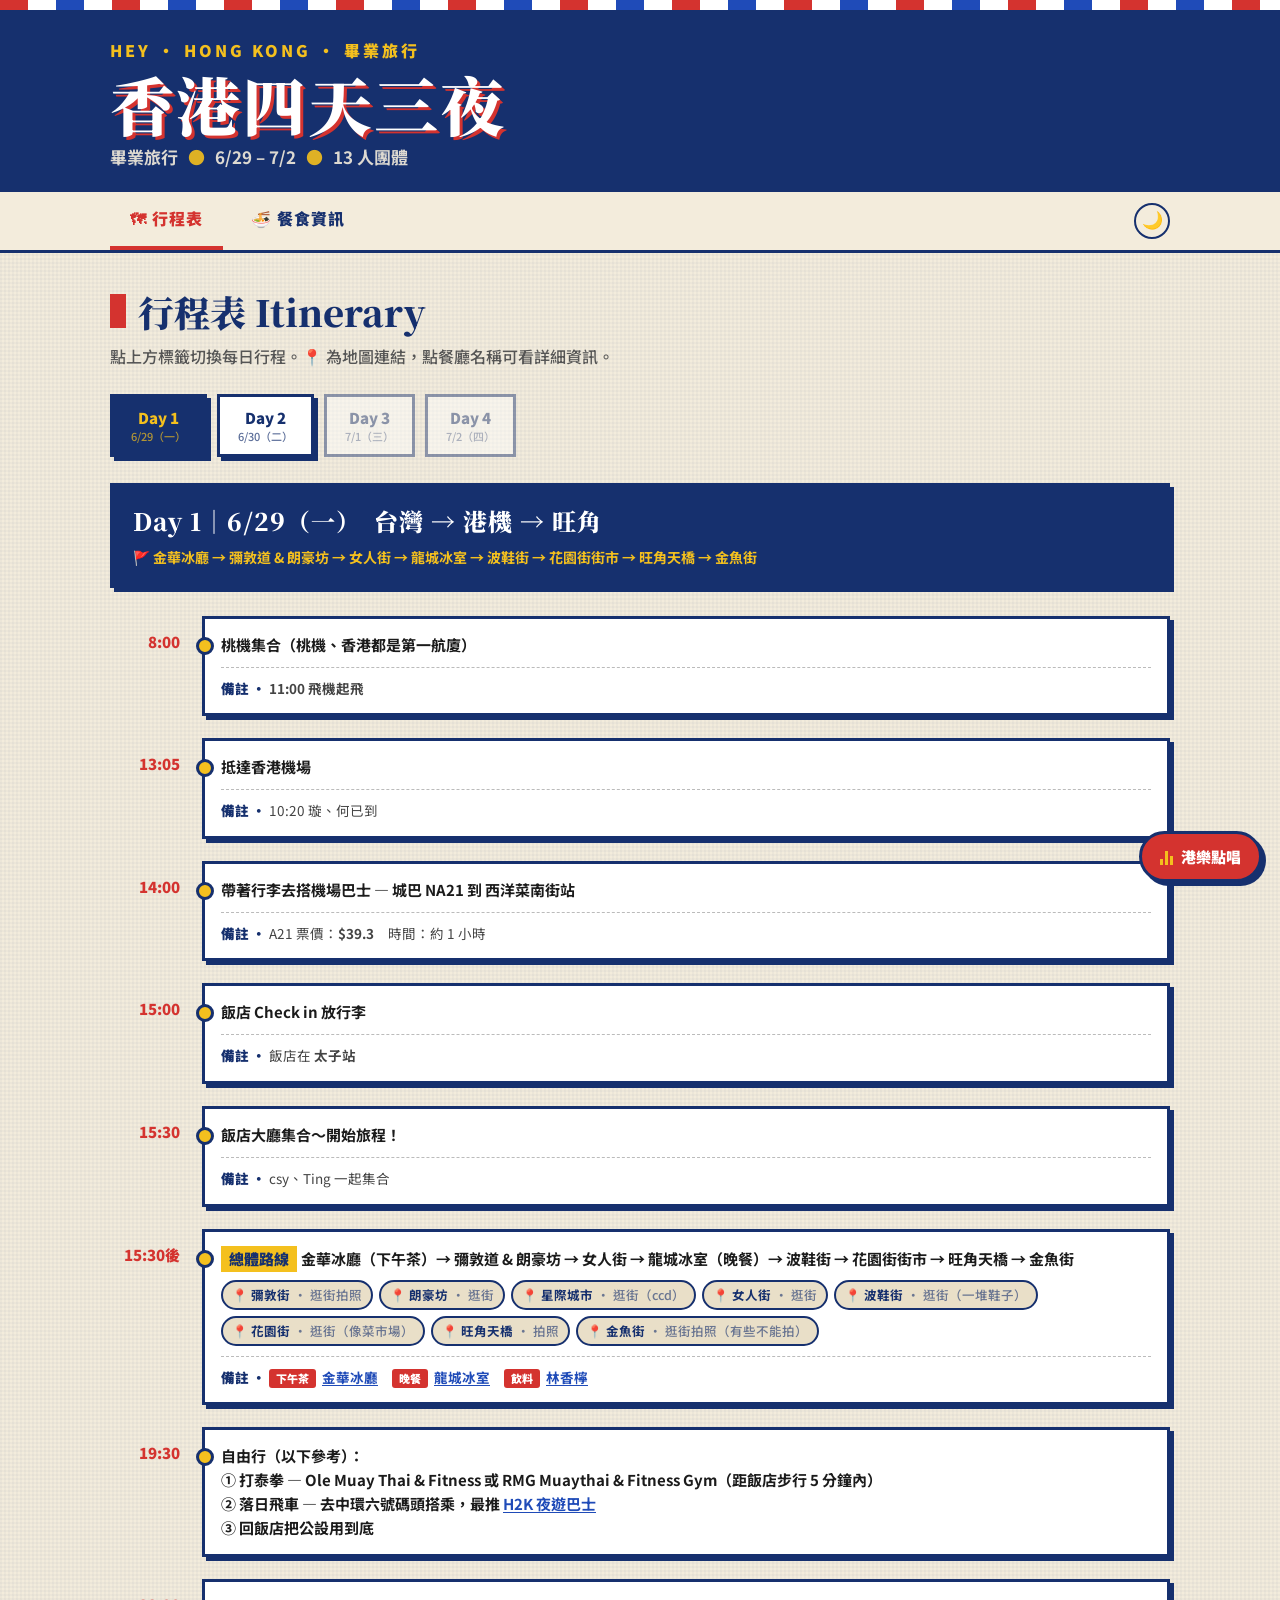
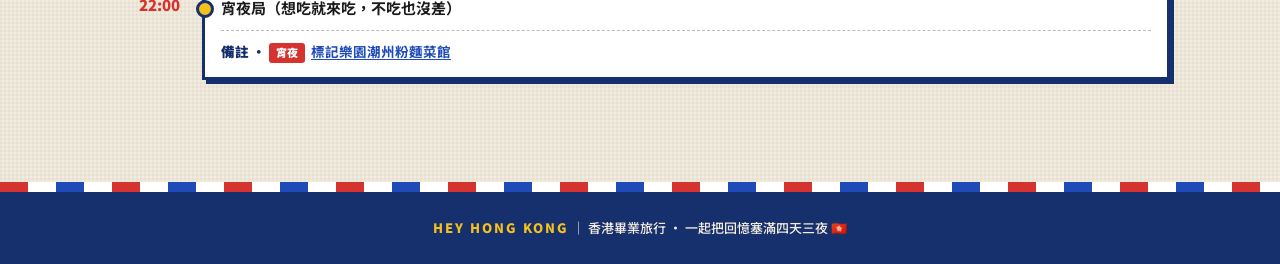
==== index.html @ 59a10605 "feat: 新增深色模式切換功能 - Nav 加 🌙/☀️ 切換按鈕，偏好寫入 localStorage - 支援系統 prefers-color-scheme 自動套用 - 加 inline scr" ====
<!DOCTYPE html>
<html lang="zh-Hant">
<head>
  <meta charset="UTF-8">
  <meta name="viewport" content="width=device-width, initial-scale=1.0">
  <title>香港畢業旅行 ｜ 行程</title>
  <link rel="stylesheet" href="assets/style.css">
  <script>
    (function(){var t=localStorage.getItem('theme');if(t==='dark'||(!t&&matchMedia('(prefers-color-scheme:dark)').matches))document.documentElement.setAttribute('data-theme','dark');})();
  </script>
</head>
<body>
  <div class="stripe-bar"></div>
  <header class="site-header">
    <div class="header-inner">
      <span class="hey">HEY · HONG KONG · 畢業旅行</span>
      <h1 class="site-title">香港四天三夜</h1>
      <span class="site-sub">畢業旅行 <span class="dot">●</span> 6/29 – 7/2 <span class="dot">●</span> 13 人團體</span>
    </div>
  </header>

  <nav class="nav">
    <div class="nav-inner">
      <a href="index.html" class="active">🗺 行程表</a>
      <a href="food.html">🍜 餐食資訊</a>
      <button class="dark-toggle" id="darkToggle" aria-label="切換深色模式">🌙</button>
    </div>
  </nav>

  <main>
    <h2 class="section-title">行程表 Itinerary</h2>
    <p class="section-desc">點上方標籤切換每日行程。📍 為地圖連結，點餐廳名稱可看詳細資訊。</p>

    <div class="day-tabs" id="dayTabs"></div>
    <div id="dayPanels"></div>
  </main>

  <div class="stripe-bar"></div>
  <footer class="site-footer">
    <span class="hk">HEY HONG KONG</span> ｜ 香港畢業旅行 · 一起把回憶塞滿四天三夜 🇭🇰
  </footer>

  <script src="assets/data.js"></script>
  <script src="assets/app.js"></script>
  <script src="assets/player.js"></script>
</body>
</html>
---- assets/style.css ----
/* ===== 香港畢業旅行 — 港式復古海報風 ===== */
@import url('https://fonts.googleapis.com/css2?family=Noto+Sans+TC:wght@400;500;700;900&family=Noto+Serif+TC:wght@700;900&display=swap');

:root {
  --navy: #16306e;
  --navy-2: #1f4bb8;
  --red: #d4332f;
  --yellow: #f4c01e;
  --cream: #f3ecdc;
  --cream-2: #e9dfc8;
  --ink: #1b1b1b;
  --line: #16306e;
  --shadow: 4px 4px 0 var(--navy);
}

* { box-sizing: border-box; }

html { scroll-behavior: smooth; }

body {
  margin: 0;
  font-family: "Noto Sans TC", system-ui, sans-serif;
  color: var(--ink);
  background-color: var(--cream);
  background-image:
    repeating-linear-gradient(0deg, rgba(22,48,110,.03) 0 2px, transparent 2px 4px),
    repeating-linear-gradient(90deg, rgba(22,48,110,.03) 0 2px, transparent 2px 4px);
  line-height: 1.6;
}

/* 紅白藍尼龍袋條紋 */
.stripe-bar {
  height: 10px;
  background: repeating-linear-gradient(
    90deg,
    var(--red) 0 28px,
    #fff 28px 56px,
    var(--navy-2) 56px 84px,
    #fff 84px 112px
  );
}

/* ===== Header ===== */
.site-header {
  background: var(--navy);
  color: var(--cream);
  position: relative;
  overflow: hidden;
}
.header-inner {
  max-width: 1100px;
  margin: 0 auto;
  padding: 28px 20px 22px;
  display: flex;
  flex-direction: column;
  gap: 6px;
}
.hey {
  font-family: "Noto Sans TC", sans-serif;
  font-weight: 900;
  letter-spacing: 3px;
  color: var(--yellow);
  font-size: clamp(13px, 2.5vw, 16px);
}
.site-title {
  font-family: "Noto Serif TC", serif;
  font-weight: 900;
  font-size: clamp(34px, 7vw, 64px);
  line-height: 1.05;
  margin: 0;
  color: #fff;
  text-shadow: 3px 3px 0 var(--red);
  letter-spacing: 2px;
}
.site-sub {
  font-weight: 700;
  color: var(--cream);
  opacity: .9;
  font-size: clamp(13px, 2.4vw, 17px);
}
.site-sub .dot { color: var(--yellow); margin: 0 6px; }

/* ===== Nav ===== */
.nav {
  position: sticky;
  top: 0;
  z-index: 50;
  background: var(--cream);
  border-bottom: 3px solid var(--navy);
}
.nav-inner {
  max-width: 1100px;
  margin: 0 auto;
  padding: 0 20px;
  display: flex;
  gap: 8px;
  flex-wrap: wrap;
}
.nav a {
  display: inline-block;
  padding: 14px 20px;
  font-weight: 900;
  text-decoration: none;
  color: var(--navy);
  letter-spacing: 1px;
  border-bottom: 4px solid transparent;
}
.nav a:hover { color: var(--red); }
.nav a.active {
  color: var(--red);
  border-bottom-color: var(--red);
}

/* ===== Layout ===== */
main {
  max-width: 1100px;
  margin: 0 auto;
  padding: 30px 20px 80px;
}
.section-title {
  font-family: "Noto Serif TC", serif;
  font-weight: 900;
  font-size: clamp(24px, 4vw, 36px);
  color: var(--navy);
  margin: 0 0 4px;
  display: flex;
  align-items: center;
  gap: 12px;
}
.section-title::before {
  content: "";
  width: 16px; height: 34px;
  background: var(--red);
  display: inline-block;
}
.section-desc { color: #555; margin: 0 0 24px; font-weight: 500; }

/* ===== Day tabs ===== */
.day-tabs {
  display: flex;
  gap: 10px;
  flex-wrap: wrap;
  margin-bottom: 26px;
}
.day-tab {
  border: 3px solid var(--navy);
  background: #fff;
  color: var(--navy);
  font-weight: 900;
  font-size: 15px;
  padding: 10px 18px;
  cursor: pointer;
  box-shadow: var(--shadow);
  transition: transform .08s ease;
  font-family: inherit;
}
.day-tab small { display: block; font-weight: 500; font-size: 11px; opacity: .7; }
.day-tab:hover { transform: translate(-1px,-1px); }
.day-tab.active { background: var(--navy); color: var(--yellow); }
.day-tab:disabled { opacity: .45; cursor: not-allowed; box-shadow: none; }

/* ===== Day panel ===== */
.day-panel { display: none; }
.day-panel.active { display: block; animation: fade .3s ease; }
@keyframes fade { from { opacity: 0; transform: translateY(6px); } to { opacity: 1; transform: none; } }

.day-head {
  background: var(--navy);
  color: #fff;
  padding: 16px 20px;
  border: 3px solid var(--navy);
  box-shadow: var(--shadow);
  margin-bottom: 8px;
}
.day-head h3 {
  margin: 0;
  font-family: "Noto Serif TC", serif;
  font-weight: 900;
  font-size: clamp(18px, 3vw, 24px);
  letter-spacing: 1px;
}
.day-route {
  margin-top: 6px;
  color: var(--yellow);
  font-weight: 700;
  font-size: 14px;
}

/* ===== Timeline ===== */
.timeline { position: relative; margin: 28px 0 0; padding-left: 0; }
.t-item {
  display: grid;
  grid-template-columns: 74px 1fr;
  gap: 18px;
  position: relative;
  padding-bottom: 22px;
}
.t-time {
  font-weight: 900;
  color: var(--red);
  font-size: 15px;
  text-align: right;
  padding-top: 14px;
  padding-right: 4px;
  white-space: nowrap;
}
.t-body {
  border: 3px solid var(--navy);
  background: #fff;
  box-shadow: var(--shadow);
  padding: 14px 16px;
  position: relative;
}
.t-body::before {
  content: "";
  position: absolute;
  left: -9px; top: 18px;
  width: 12px; height: 12px;
  background: var(--yellow);
  border: 3px solid var(--navy);
  border-radius: 50%;
  z-index: 2;
}
.t-act { font-weight: 700; font-size: 15px; }
.t-act .route-label {
  display: inline-block;
  background: var(--yellow);
  color: var(--navy);
  font-weight: 900;
  padding: 1px 8px;
  margin-right: 4px;
}
.t-note {
  margin-top: 10px;
  padding-top: 10px;
  border-top: 1px dashed #bbb;
  font-size: 13.5px;
  color: #444;
}
.t-note .lbl { font-weight: 900; color: var(--navy); }
.t-body a { color: var(--navy-2); font-weight: 700; text-decoration: underline; text-underline-offset: 2px; }
.t-body a:hover { color: var(--red); }

.places { margin-top: 8px; display: flex; flex-wrap: wrap; gap: 6px; }
.place-pill {
  display: inline-flex;
  align-items: center;
  gap: 4px;
  background: var(--cream-2);
  border: 2px solid var(--navy);
  padding: 3px 9px;
  font-size: 12.5px;
  font-weight: 700;
  color: var(--navy) !important;
  text-decoration: none !important;
  border-radius: 999px;
}
.place-pill:hover { background: var(--yellow); }

.meal-tag {
  display: inline-block;
  font-size: 11px;
  font-weight: 900;
  color: #fff;
  background: var(--red);
  padding: 1px 7px;
  margin-right: 6px;
  border-radius: 3px;
}

/* coming soon */
.coming {
  border: 3px dashed var(--navy);
  padding: 50px 20px;
  text-align: center;
  background: #fff8;
}
.coming h3 { font-family: "Noto Serif TC", serif; color: var(--navy); font-size: 26px; margin: 0 0 8px; }
.coming p { color: #666; margin: 0; }

/* ===== Food cards ===== */
.food-controls {
  display: flex; gap: 10px; flex-wrap: wrap; margin-bottom: 24px; align-items: center;
}
.food-controls .lbl { font-weight: 900; color: var(--navy); }
.filter-btn {
  border: 3px solid var(--navy);
  background: #fff; color: var(--navy);
  font-weight: 900; font-size: 13px;
  padding: 7px 14px; cursor: pointer; font-family: inherit;
}
.filter-btn.active { background: var(--red); color: #fff; border-color: var(--red); }

.food-grid {
  display: grid;
  grid-template-columns: repeat(auto-fill, minmax(320px, 1fr));
  gap: 20px;
}
.food-card {
  border: 3px solid var(--navy);
  background: #fff;
  box-shadow: var(--shadow);
  display: flex;
  flex-direction: column;
}
.food-card-head {
  background: var(--navy);
  color: #fff;
  padding: 12px 16px;
  display: flex;
  justify-content: space-between;
  align-items: center;
  gap: 10px;
}
.food-card-head h3 {
  margin: 0; font-size: 18px; font-weight: 900;
  font-family: "Noto Serif TC", serif;
}
.cap {
  font-size: 12px; font-weight: 900; white-space: nowrap;
  padding: 2px 8px; border-radius: 3px;
}
.cap.yes { background: var(--yellow); color: var(--navy); }
.cap.no { background: var(--red); color: #fff; }
.food-card-body { padding: 14px 16px; font-size: 13.5px; }
.food-row { margin-bottom: 10px; }
.food-row .k {
  display: inline-block; font-weight: 900; color: var(--navy);
  font-size: 12px; letter-spacing: .5px;
  border-left: 4px solid var(--red); padding-left: 7px; margin-bottom: 3px;
}
.food-row .v { white-space: pre-line; color: #333; }
.food-row a { color: var(--navy-2); font-weight: 700; }
.food-card-foot {
  margin-top: auto;
  border-top: 1px solid #ddd;
  padding: 10px 16px;
  display: flex; gap: 14px; flex-wrap: wrap;
  font-size: 12.5px; color: #555;
}
.food-card-foot a { color: var(--navy); font-weight: 900; text-decoration: none; }
.food-card-foot a:hover { color: var(--red); }

/* ===== Survey table ===== */
.survey-wrap { overflow-x: auto; border: 3px solid var(--navy); box-shadow: var(--shadow); background:#fff; }
table.survey { border-collapse: collapse; width: 100%; min-width: 640px; }
table.survey th, table.survey td {
  border: 1px solid var(--navy);
  padding: 10px 12px; text-align: left; font-size: 13.5px; vertical-align: top;
}
table.survey thead th {
  background: var(--navy); color: #fff; font-weight: 900; position: sticky; top: 0;
}
table.survey tbody tr:nth-child(even) { background: var(--cream); }
table.survey td.name { font-weight: 900; color: var(--navy); white-space: nowrap; }
.spicy-yes { color: var(--red); font-weight: 700; }
.spicy-no { color: #666; }

/* ===== 浮動音樂播放器 ===== */
.mp-toggle {
  position: fixed;
  right: 18px; bottom: 18px;
  z-index: 200;
  background: var(--red);
  color: #fff;
  border: 3px solid var(--navy);
  box-shadow: var(--shadow);
  font-family: inherit;
  font-weight: 900;
  font-size: 15px;
  padding: 12px 18px;
  border-radius: 999px;
  cursor: pointer;
  display: flex; align-items: center; gap: 8px;
}
.mp-toggle:hover { background: var(--navy); }
.mp-toggle .eq { display: inline-flex; gap: 2px; align-items: flex-end; height: 16px; }
.mp-toggle .eq i {
  width: 3px; background: var(--yellow); display: inline-block;
  animation: eq 0.9s ease-in-out infinite;
}
.mp-toggle .eq i:nth-child(1){ height: 6px; animation-delay: 0s; }
.mp-toggle .eq i:nth-child(2){ height: 14px; animation-delay: .2s; }
.mp-toggle .eq i:nth-child(3){ height: 9px; animation-delay: .4s; }
.mp-toggle.paused .eq i { animation-play-state: paused; }
@keyframes eq { 0%,100%{ transform: scaleY(.4);} 50%{ transform: scaleY(1);} }

.mp-panel {
  position: fixed;
  right: 18px; bottom: 76px;
  z-index: 200;
  width: min(360px, calc(100vw - 36px));
  max-height: min(78vh, 640px);
  background: var(--cream);
  border: 3px solid var(--navy);
  box-shadow: 6px 6px 0 var(--navy);
  display: none;
  flex-direction: column;
  overflow: hidden;
}
.mp-panel.open { display: flex; }
.mp-head {
  background: var(--navy); color: #fff;
  padding: 12px 14px;
  display: flex; align-items: center; justify-content: space-between;
}
.mp-head h3 {
  margin: 0; font-family: "Noto Serif TC", serif; font-weight: 900; font-size: 17px;
}
.mp-head .hk { color: var(--yellow); font-size: 11px; font-weight: 900; letter-spacing: 1px; display:block; }
.mp-close {
  background: none; border: none; color: #fff; font-size: 22px; cursor: pointer; line-height: 1; font-weight: 900;
}
.mp-video {
  aspect-ratio: 16 / 9; background: #000; width: 100%;
}
.mp-video iframe { width: 100%; height: 100%; border: 0; display: block; }
.mp-empty {
  display: flex; align-items: center; justify-content: center;
  height: 100%; color: var(--cream); font-weight: 700; font-size: 13px; text-align: center; padding: 0 16px;
}
.mp-now {
  background: var(--yellow); color: var(--navy);
  font-weight: 900; font-size: 13px; padding: 8px 14px;
  border-bottom: 3px solid var(--navy);
  white-space: nowrap; overflow: hidden; text-overflow: ellipsis;
}
.mp-list { overflow-y: auto; padding: 8px 0; }
.mp-artist {
  font-weight: 900; color: var(--red); font-size: 12px; letter-spacing: 1px;
  padding: 8px 14px 4px; border-bottom: 1px dashed #ccc; margin-top: 4px;
}
.mp-song {
  display: flex; align-items: center; gap: 8px;
  padding: 9px 14px; cursor: pointer; font-size: 14px; font-weight: 500;
  border-bottom: 1px solid #e6dcc4;
}
.mp-song:hover { background: var(--cream-2); }
.mp-song.active { background: var(--navy); color: #fff; font-weight: 700; }
.mp-song .ic { color: var(--red); font-size: 12px; }
.mp-song.active .ic { color: var(--yellow); }

/* 播放控制列 */
.mp-controls {
  display: flex; align-items: center; justify-content: center; gap: 8px;
  padding: 10px 14px; background: var(--cream-2);
  border-bottom: 2px solid var(--navy);
}
.mp-ctrl-btn {
  background: #fff; border: 2px solid var(--navy); color: var(--navy);
  font-weight: 900; font-size: 13px; padding: 6px 14px; cursor: pointer;
  font-family: inherit; line-height: 1;
  flex: 1; text-align: center;
}
.mp-ctrl-btn:hover { background: var(--navy); color: var(--yellow); }
.mp-ctrl-btn.shuffle-on { background: var(--red); color: #fff; border-color: var(--red); }
.mp-ctrl-btn.primary { background: var(--navy); color: var(--yellow); }

@media (max-width: 480px) {
  .mp-toggle { right: 12px; bottom: 12px; padding: 10px 14px; font-size: 14px; }
  .mp-panel { right: 12px; bottom: 64px; }
}

/* ===== Footer ===== */
.site-footer {
  background: var(--navy); color: var(--cream);
  text-align: center; padding: 26px 20px; font-size: 13px; font-weight: 500;
}
.site-footer .hk { color: var(--yellow); font-weight: 900; letter-spacing: 2px; }

@media (max-width: 560px) {
  .t-item { grid-template-columns: 48px 1fr; gap: 14px; }
  .t-time { font-size: 13px; }
  .t-body::before { left: -9px; }
}

/* ===== 深色模式切換按鈕 ===== */
.dark-toggle {
  margin-left: auto;
  align-self: center;
  background: none;
  border: 2px solid var(--navy);
  color: var(--navy);
  font-size: 17px;
  width: 36px; height: 36px;
  border-radius: 50%;
  cursor: pointer;
  display: flex; align-items: center; justify-content: center;
  flex-shrink: 0;
  line-height: 1;
}
.dark-toggle:hover { background: var(--cream-2); }

/* ===== 深色模式 ===== */
html[data-theme="dark"] {
  --cream: #1d1a2a;
  --cream-2: #252235;
  --ink: #e8dfd0;
  --shadow: 4px 4px 0 rgba(0,0,0,.5);
}
html[data-theme="dark"] body {
  background-image:
    repeating-linear-gradient(0deg, rgba(255,255,255,.02) 0 2px, transparent 2px 4px),
    repeating-linear-gradient(90deg, rgba(255,255,255,.02) 0 2px, transparent 2px 4px);
}
html[data-theme="dark"] .section-desc { color: #999; }
html[data-theme="dark"] .section-title { color: var(--cream); }

/* Nav */
html[data-theme="dark"] .nav a { color: var(--cream); }
html[data-theme="dark"] .nav a.active { color: var(--yellow); border-bottom-color: var(--yellow); }
html[data-theme="dark"] .nav a:hover { color: var(--red); }
html[data-theme="dark"] .dark-toggle { border-color: #6070a0; color: var(--cream); }
html[data-theme="dark"] .dark-toggle:hover { background: #252235; }

/* Tabs */
html[data-theme="dark"] .day-tab { background: #252235; color: var(--cream); }

/* Timeline cards */
html[data-theme="dark"] .t-body { background: #252235; }
html[data-theme="dark"] .t-note { border-top-color: #4a4760; color: #bbb; }
html[data-theme="dark"] .t-note .lbl { color: var(--yellow); }
html[data-theme="dark"] .t-body a { color: #8ab4f8; }
html[data-theme="dark"] .t-body a:hover { color: var(--red); }
html[data-theme="dark"] .coming { background: rgba(37,34,53,.85); }
html[data-theme="dark"] .coming p { color: #888; }

/* Place pills */
html[data-theme="dark"] .place-pill { background: #352f4e; color: var(--cream) !important; }
html[data-theme="dark"] .place-pill:hover { background: #4a4060; }

/* Food cards */
html[data-theme="dark"] .food-controls .lbl { color: var(--cream); }
html[data-theme="dark"] .filter-btn { background: #252235; color: var(--cream); }
html[data-theme="dark"] .food-card { background: #252235; }
html[data-theme="dark"] .food-row .k { color: var(--yellow); }
html[data-theme="dark"] .food-row .v { color: #ccc; }
html[data-theme="dark"] .food-row a { color: #8ab4f8; }
html[data-theme="dark"] .food-card-foot { border-top-color: #3d3a50; color: #999; }
html[data-theme="dark"] .food-card-foot a { color: #8ab4f8; }
html[data-theme="dark"] .cap[style] { background: #3a3550 !important; color: #aaa !important; }

/* Survey table */
html[data-theme="dark"] .survey-wrap { background: #252235; }
html[data-theme="dark"] table.survey th,
html[data-theme="dark"] table.survey td { border-color: #4a4760; }
html[data-theme="dark"] table.survey tbody tr:nth-child(even) { background: var(--cream-2); }
html[data-theme="dark"] table.survey td.name { color: var(--yellow); }
html[data-theme="dark"] .spicy-no { color: #888; }

/* Player */
html[data-theme="dark"] .mp-panel { background: var(--cream); }
html[data-theme="dark"] .mp-controls { background: var(--cream-2); }
html[data-theme="dark"] .mp-ctrl-btn { background: #252235; color: var(--cream); }
html[data-theme="dark"] .mp-ctrl-btn:hover { background: var(--navy); color: var(--yellow); }
html[data-theme="dark"] .mp-song { border-bottom-color: #3a3550; }
html[data-theme="dark"] .mp-artist { border-bottom-color: #4a4760; }
html[data-theme="dark"] .mp-song:hover { background: var(--cream-2); }
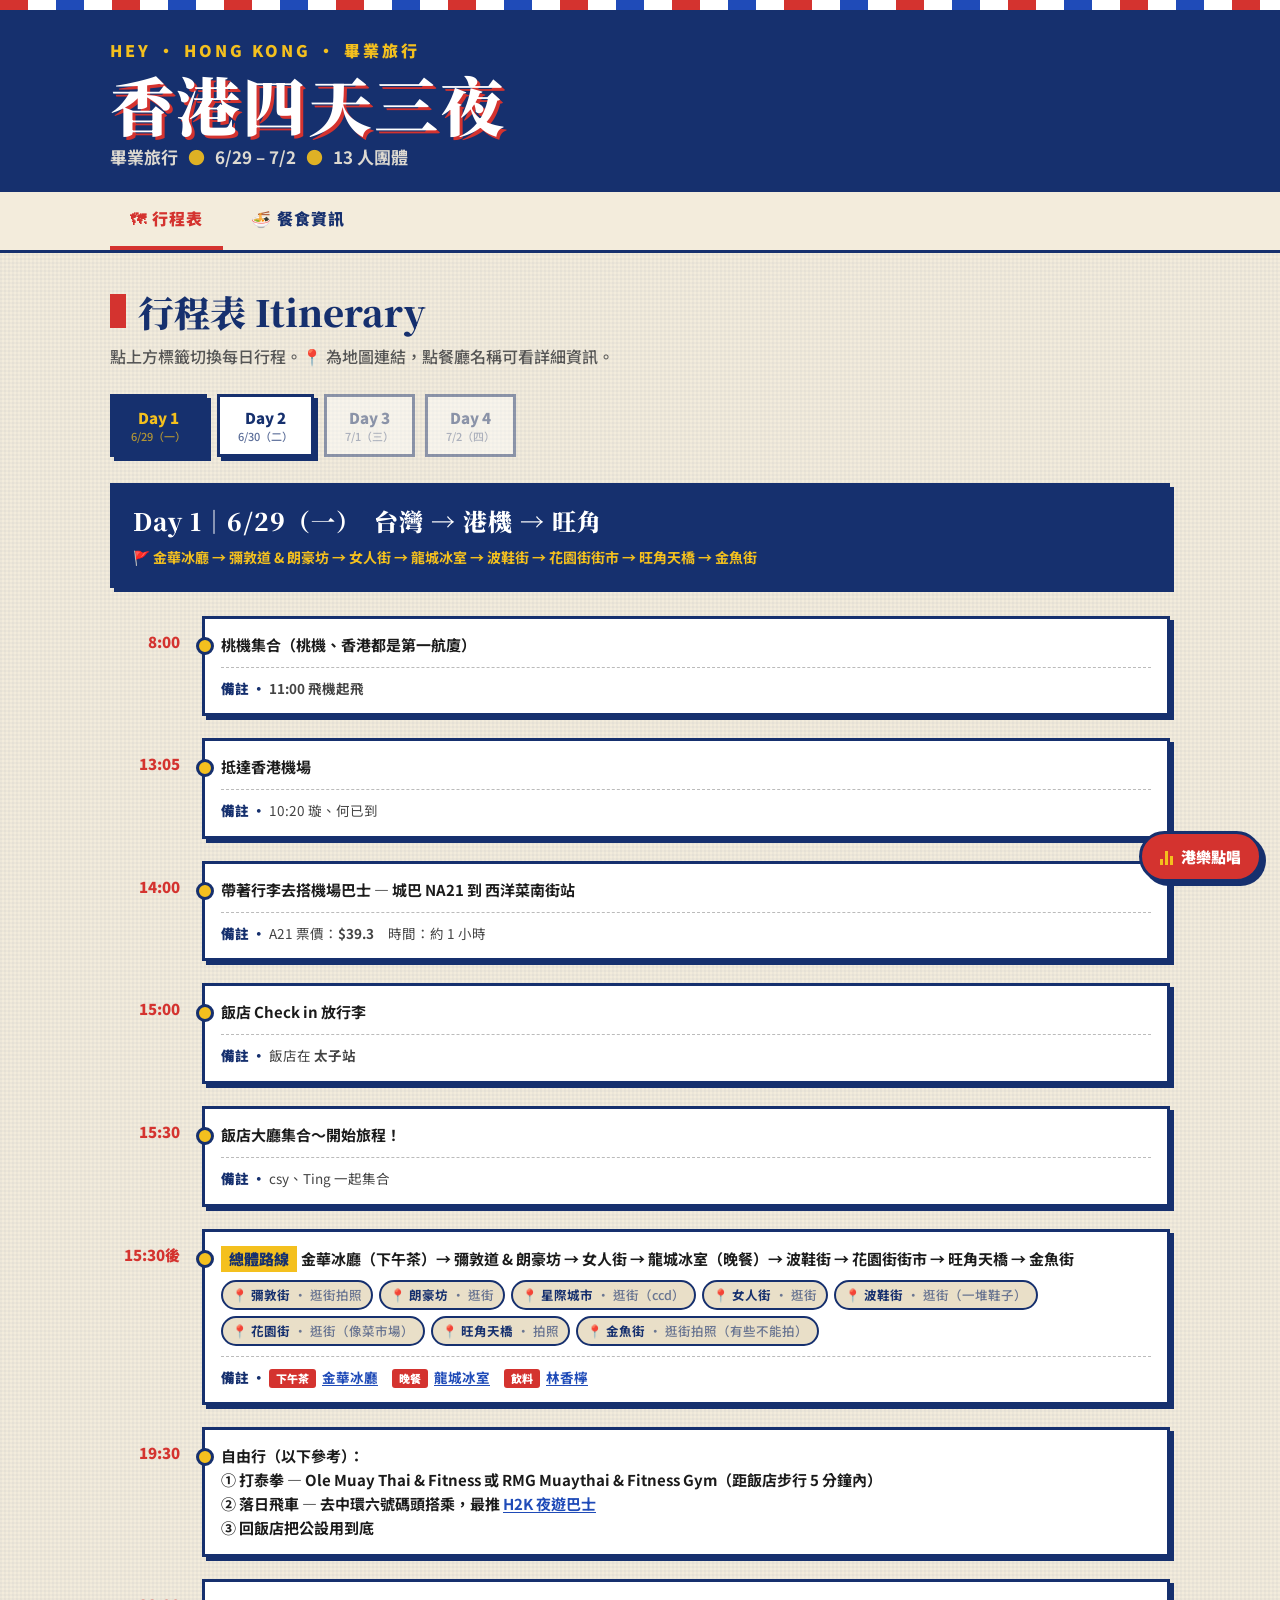
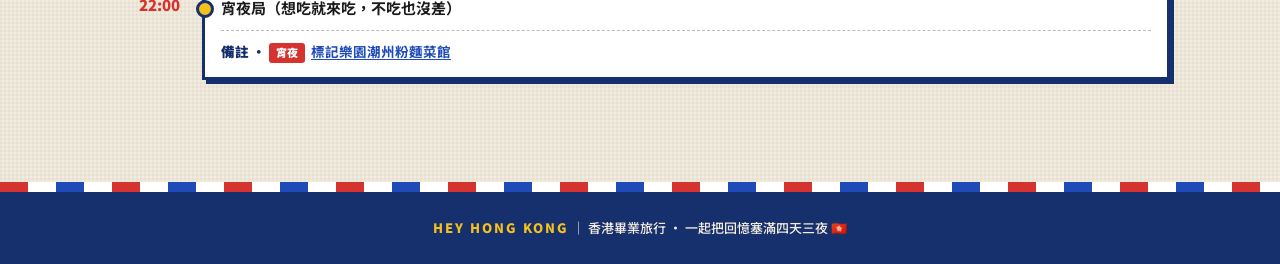
==== commit 4e6b7272: "revert: 移除深色模式功能 Co-Authored-By: Claude Sonnet 4.6 <noreply@anthropic.com>" ====
--- a/index.html
+++ b/index.html
@@ -5,9 +5,6 @@
   <meta name="viewport" content="width=device-width, initial-scale=1.0">
   <title>香港畢業旅行 ｜ 行程</title>
   <link rel="stylesheet" href="assets/style.css">
-  <script>
-    (function(){var t=localStorage.getItem('theme');if(t==='dark'||(!t&&matchMedia('(prefers-color-scheme:dark)').matches))document.documentElement.setAttribute('data-theme','dark');})();
-  </script>
 </head>
 <body>
   <div class="stripe-bar"></div>
@@ -23,7 +20,6 @@
     <div class="nav-inner">
       <a href="index.html" class="active">🗺 行程表</a>
       <a href="food.html">🍜 餐食資訊</a>
-      <button class="dark-toggle" id="darkToggle" aria-label="切換深色模式">🌙</button>
     </div>
   </nav>
 
--- a/assets/style.css
+++ b/assets/style.css
@@ -473,86 +473,3 @@
   .t-time { font-size: 13px; }
   .t-body::before { left: -9px; }
 }
-
-/* ===== 深色模式切換按鈕 ===== */
-.dark-toggle {
-  margin-left: auto;
-  align-self: center;
-  background: none;
-  border: 2px solid var(--navy);
-  color: var(--navy);
-  font-size: 17px;
-  width: 36px; height: 36px;
-  border-radius: 50%;
-  cursor: pointer;
-  display: flex; align-items: center; justify-content: center;
-  flex-shrink: 0;
-  line-height: 1;
-}
-.dark-toggle:hover { background: var(--cream-2); }
-
-/* ===== 深色模式 ===== */
-html[data-theme="dark"] {
-  --cream: #1d1a2a;
-  --cream-2: #252235;
-  --ink: #e8dfd0;
-  --shadow: 4px 4px 0 rgba(0,0,0,.5);
-}
-html[data-theme="dark"] body {
-  background-image:
-    repeating-linear-gradient(0deg, rgba(255,255,255,.02) 0 2px, transparent 2px 4px),
-    repeating-linear-gradient(90deg, rgba(255,255,255,.02) 0 2px, transparent 2px 4px);
-}
-html[data-theme="dark"] .section-desc { color: #999; }
-html[data-theme="dark"] .section-title { color: var(--cream); }
-
-/* Nav */
-html[data-theme="dark"] .nav a { color: var(--cream); }
-html[data-theme="dark"] .nav a.active { color: var(--yellow); border-bottom-color: var(--yellow); }
-html[data-theme="dark"] .nav a:hover { color: var(--red); }
-html[data-theme="dark"] .dark-toggle { border-color: #6070a0; color: var(--cream); }
-html[data-theme="dark"] .dark-toggle:hover { background: #252235; }
-
-/* Tabs */
-html[data-theme="dark"] .day-tab { background: #252235; color: var(--cream); }
-
-/* Timeline cards */
-html[data-theme="dark"] .t-body { background: #252235; }
-html[data-theme="dark"] .t-note { border-top-color: #4a4760; color: #bbb; }
-html[data-theme="dark"] .t-note .lbl { color: var(--yellow); }
-html[data-theme="dark"] .t-body a { color: #8ab4f8; }
-html[data-theme="dark"] .t-body a:hover { color: var(--red); }
-html[data-theme="dark"] .coming { background: rgba(37,34,53,.85); }
-html[data-theme="dark"] .coming p { color: #888; }
-
-/* Place pills */
-html[data-theme="dark"] .place-pill { background: #352f4e; color: var(--cream) !important; }
-html[data-theme="dark"] .place-pill:hover { background: #4a4060; }
-
-/* Food cards */
-html[data-theme="dark"] .food-controls .lbl { color: var(--cream); }
-html[data-theme="dark"] .filter-btn { background: #252235; color: var(--cream); }
-html[data-theme="dark"] .food-card { background: #252235; }
-html[data-theme="dark"] .food-row .k { color: var(--yellow); }
-html[data-theme="dark"] .food-row .v { color: #ccc; }
-html[data-theme="dark"] .food-row a { color: #8ab4f8; }
-html[data-theme="dark"] .food-card-foot { border-top-color: #3d3a50; color: #999; }
-html[data-theme="dark"] .food-card-foot a { color: #8ab4f8; }
-html[data-theme="dark"] .cap[style] { background: #3a3550 !important; color: #aaa !important; }
-
-/* Survey table */
-html[data-theme="dark"] .survey-wrap { background: #252235; }
-html[data-theme="dark"] table.survey th,
-html[data-theme="dark"] table.survey td { border-color: #4a4760; }
-html[data-theme="dark"] table.survey tbody tr:nth-child(even) { background: var(--cream-2); }
-html[data-theme="dark"] table.survey td.name { color: var(--yellow); }
-html[data-theme="dark"] .spicy-no { color: #888; }
-
-/* Player */
-html[data-theme="dark"] .mp-panel { background: var(--cream); }
-html[data-theme="dark"] .mp-controls { background: var(--cream-2); }
-html[data-theme="dark"] .mp-ctrl-btn { background: #252235; color: var(--cream); }
-html[data-theme="dark"] .mp-ctrl-btn:hover { background: var(--navy); color: var(--yellow); }
-html[data-theme="dark"] .mp-song { border-bottom-color: #3a3550; }
-html[data-theme="dark"] .mp-artist { border-bottom-color: #4a4760; }
-html[data-theme="dark"] .mp-song:hover { background: var(--cream-2); }
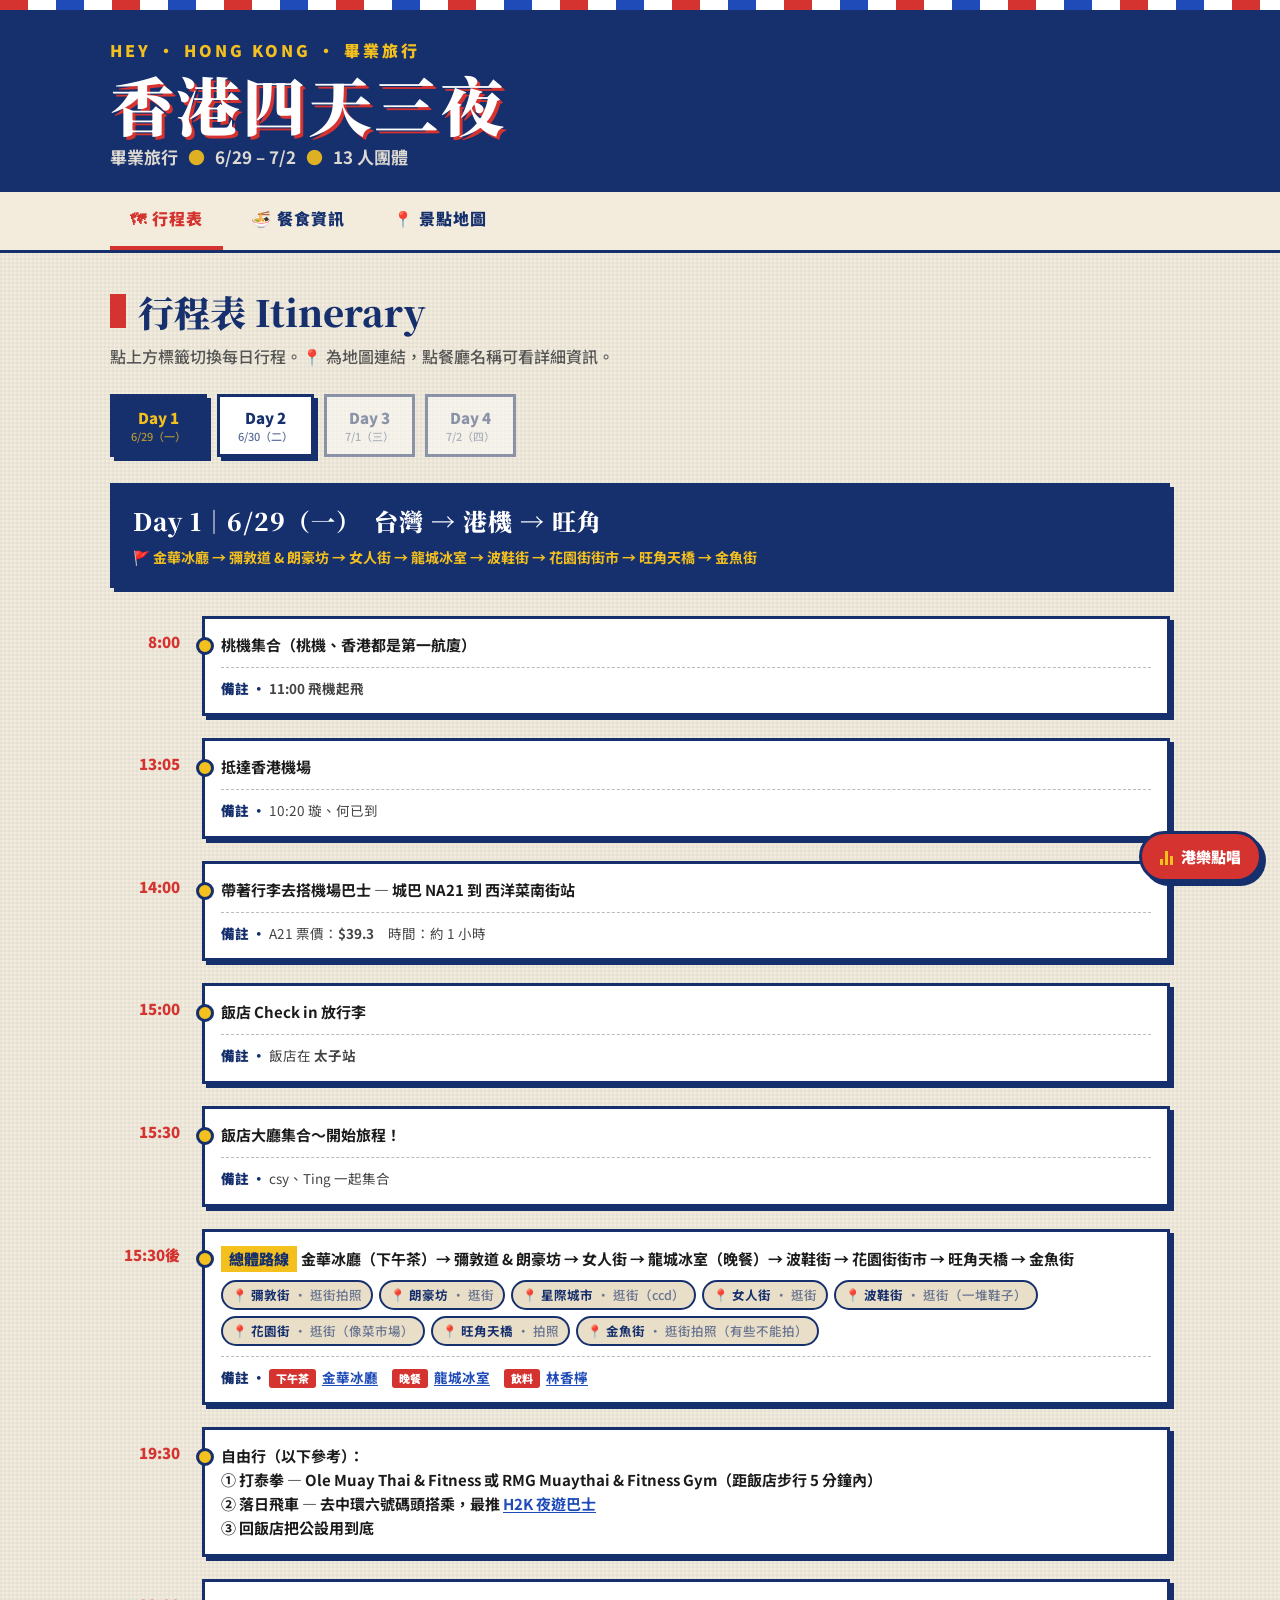
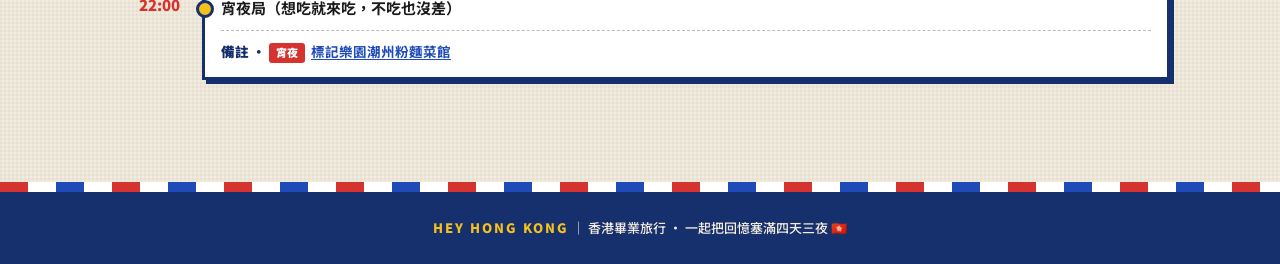
==== commit be2d125f: "feat: 新增景點地圖頁面（Leaflet + OpenStreetMap） - 新增 map.html、assets/map.js - Day 1 紅色、Day 2 深藍標記，點擊顯示景點名稱與 " ====
--- a/index.html
+++ b/index.html
@@ -20,6 +20,7 @@
     <div class="nav-inner">
       <a href="index.html" class="active">🗺 行程表</a>
       <a href="food.html">🍜 餐食資訊</a>
+      <a href="map.html">📍 景點地圖</a>
     </div>
   </nav>
 
--- a/assets/style.css
+++ b/assets/style.css
@@ -473,3 +473,33 @@
   .t-time { font-size: 13px; }
   .t-body::before { left: -9px; }
 }
+
+/* ===== 景點地圖 ===== */
+#map {
+  height: clamp(420px, 62vh, 620px);
+  border: 3px solid var(--navy);
+  box-shadow: var(--shadow);
+  margin-bottom: 14px;
+}
+.map-legend {
+  display: flex;
+  gap: 20px;
+  flex-wrap: wrap;
+  margin-top: 6px;
+}
+.map-legend span {
+  display: flex;
+  align-items: center;
+  gap: 7px;
+  font-size: 13px;
+  font-weight: 700;
+  color: var(--navy);
+}
+.map-legend i {
+  width: 13px; height: 13px;
+  border-radius: 50%;
+  display: inline-block;
+  border: 2px solid #fff;
+  box-shadow: 0 1px 4px rgba(0,0,0,.35);
+  flex-shrink: 0;
+}
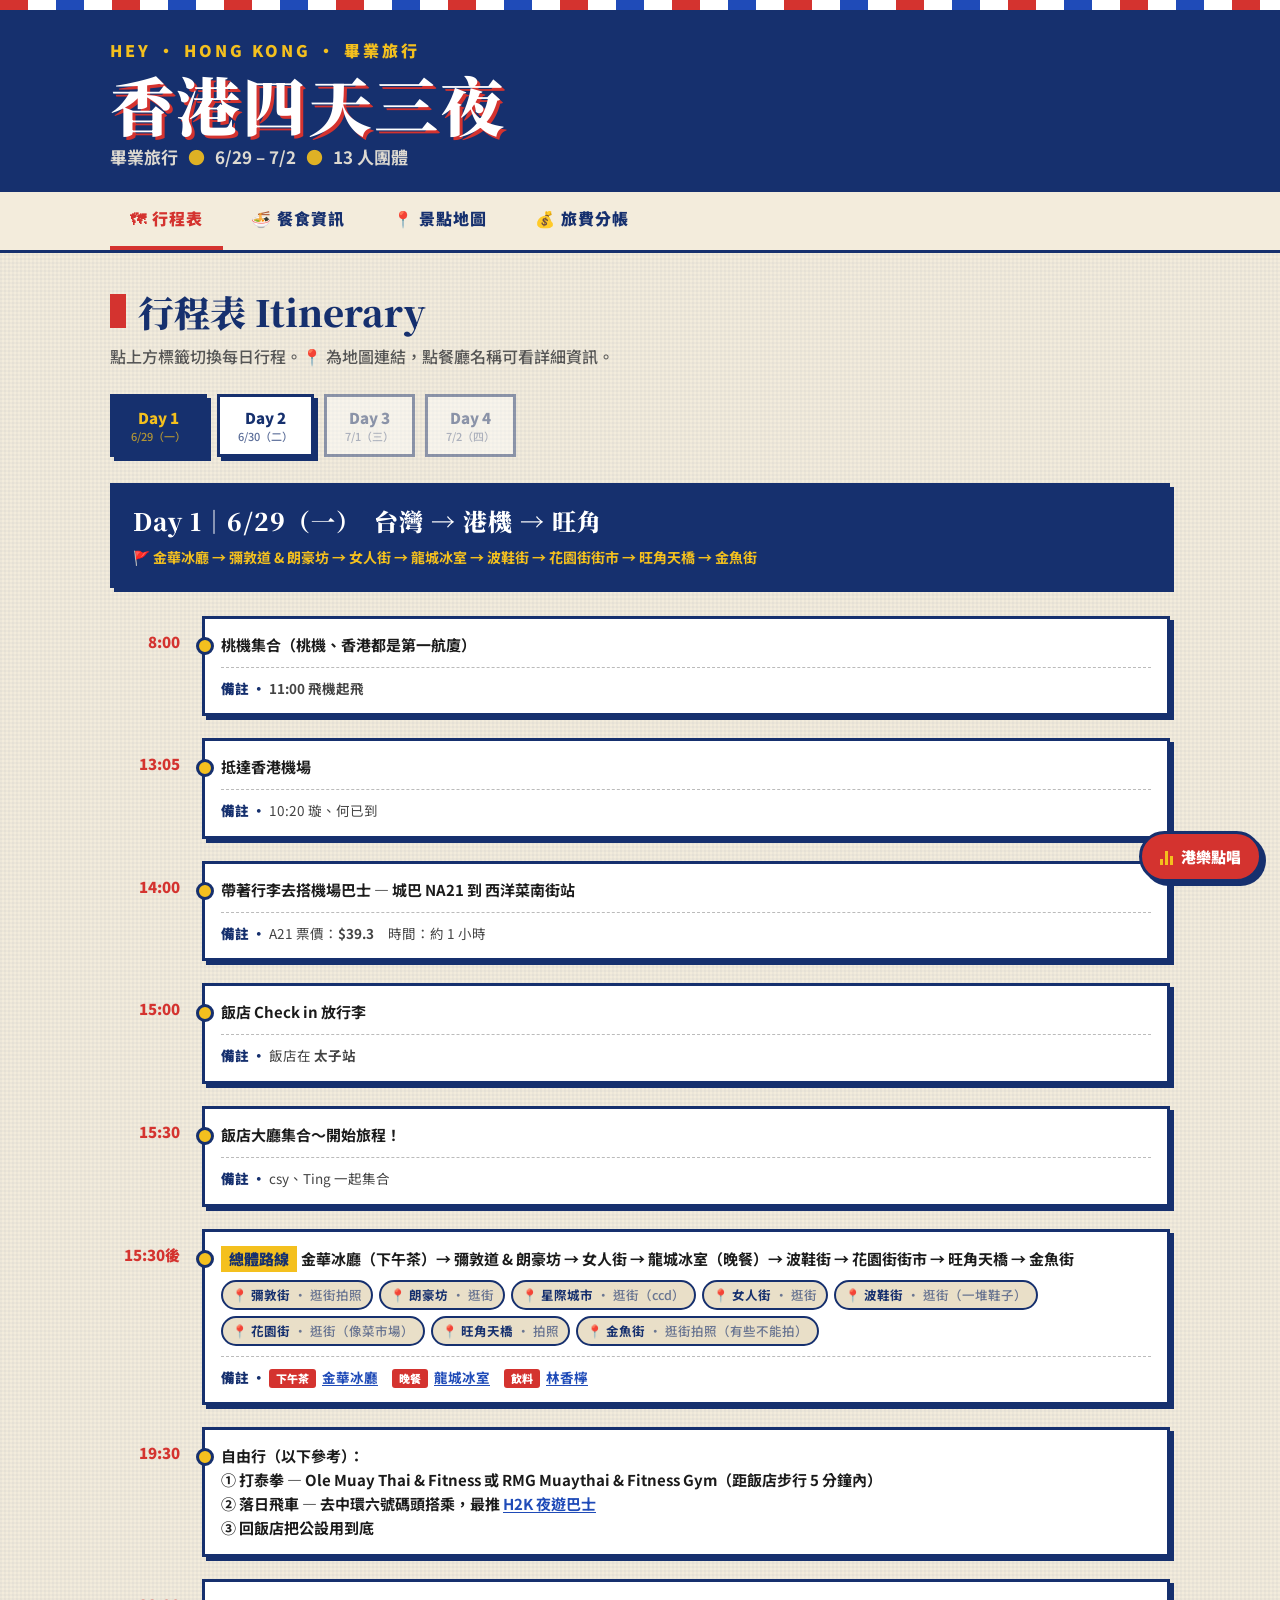
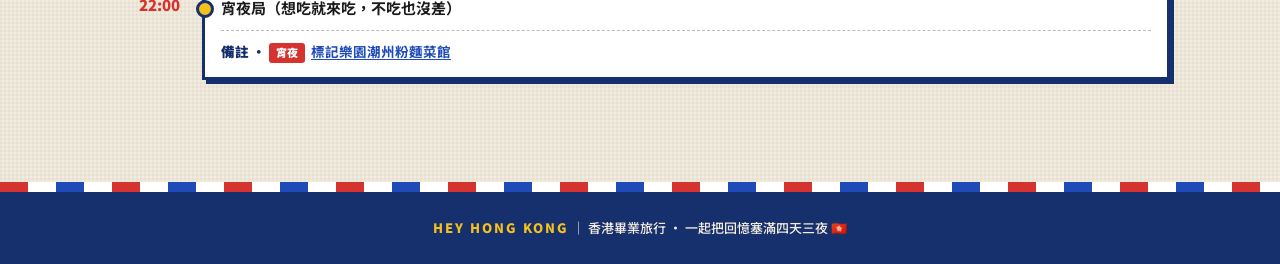
==== commit 5d6a9a62: "feat: 新增旅費分帳頁面（Google 登入 + Google Sheets 同步） - split.html：分帳頁面，含 Google Sign-In 登入閘門 - assets/split." ====
--- a/index.html
+++ b/index.html
@@ -21,6 +21,7 @@
       <a href="index.html" class="active">🗺 行程表</a>
       <a href="food.html">🍜 餐食資訊</a>
       <a href="map.html">📍 景點地圖</a>
+      <a href="split.html">💰 旅費分帳</a>
     </div>
   </nav>
 
--- a/assets/style.css
+++ b/assets/style.css
@@ -65,7 +65,7 @@
 .site-title {
   font-family: "Noto Serif TC", serif;
   font-weight: 900;
-  font-size: clamp(34px, 7vw, 64px);
+  font-size: clamp(44px, 11vw, 64px);
   line-height: 1.05;
   margin: 0;
   color: #fff;
@@ -254,6 +254,7 @@
   color: var(--navy) !important;
   text-decoration: none !important;
   border-radius: 999px;
+  white-space: nowrap;
 }
 .place-pill:hover { background: var(--yellow); }
 
@@ -321,7 +322,7 @@
   padding: 2px 8px; border-radius: 3px;
 }
 .cap.yes { background: var(--yellow); color: var(--navy); }
-.cap.no { background: var(--red); color: #fff; }
+.cap.no { background: var(--navy); color: #fff; }
 .food-card-body { padding: 14px 16px; font-size: 13.5px; }
 .food-row { margin-bottom: 10px; }
 .food-row .k {
@@ -461,6 +462,320 @@
   .mp-panel { right: 12px; bottom: 64px; }
 }
 
+/* ===== 景點清單（地圖頁） ===== */
+.place-list-title { margin: 36px 0 4px; }
+.place-list-section {
+  display: grid;
+  grid-template-columns: repeat(auto-fill, minmax(300px, 1fr));
+  gap: 20px;
+  margin-top: 16px;
+}
+.place-list-group {
+  border: 3px solid var(--navy);
+  background: #fff;
+  box-shadow: var(--shadow);
+}
+.place-list-head {
+  background: var(--day-color, var(--navy));
+  color: #fff;
+  padding: 10px 14px;
+  font-weight: 900;
+  font-size: 15px;
+  font-family: "Noto Serif TC", serif;
+  display: flex;
+  align-items: center;
+  gap: 8px;
+}
+.place-list-head small {
+  margin-left: auto;
+  font-size: 11px;
+  opacity: .85;
+  font-weight: 500;
+  font-family: "Noto Sans TC", sans-serif;
+}
+.place-list-badge {
+  background: rgba(255,255,255,.22);
+  color: #fff;
+  font-size: 11px;
+  font-weight: 900;
+  padding: 2px 7px;
+  border-radius: 2px;
+  letter-spacing: .5px;
+}
+.place-list-region { flex: 1; font-size: 14px; }
+.place-list-item {
+  display: flex;
+  align-items: center;
+  gap: 10px;
+  padding: 10px 14px;
+  border-bottom: 1px solid #e6dcc4;
+  cursor: pointer;
+  transition: background .12s;
+}
+.place-list-item:last-child { border-bottom: none; }
+.place-list-item:hover { background: var(--cream); }
+.place-list-item:hover .place-go { opacity: 1; }
+.place-num {
+  width: 22px;
+  height: 22px;
+  background: var(--day-color, var(--navy));
+  color: #fff;
+  border-radius: 50%;
+  font-size: 11px;
+  font-weight: 900;
+  display: flex;
+  align-items: center;
+  justify-content: center;
+  flex-shrink: 0;
+}
+.place-info {
+  flex: 1;
+  display: flex;
+  flex-direction: column;
+  gap: 1px;
+  min-width: 0;
+}
+.place-name { font-weight: 700; font-size: 14px; color: var(--navy); }
+.place-desc { font-size: 12px; color: #888; }
+.place-go {
+  color: var(--day-color, var(--navy));
+  font-weight: 900;
+  font-size: 15px;
+  flex-shrink: 0;
+  opacity: .35;
+  transition: opacity .12s;
+}
+
+/* ===== 旅費分帳 ===== */
+.split-login-box {
+  max-width: 480px;
+  margin: 48px auto;
+  background: #fff;
+  border: 3px solid var(--navy);
+  box-shadow: var(--shadow);
+  padding: 32px 28px 28px;
+  display: flex;
+  flex-direction: column;
+  gap: 16px;
+}
+.split-hint { color: #888; font-size: 13px; margin: 0; }
+
+.split-userbar {
+  display: flex;
+  align-items: center;
+  gap: 10px;
+  background: var(--navy);
+  color: #fff;
+  padding: 10px 16px;
+  border: 3px solid var(--navy);
+  box-shadow: var(--shadow);
+  margin-bottom: 20px;
+  flex-wrap: wrap;
+}
+.split-avatar { width: 30px; height: 30px; border-radius: 50%; border: 2px solid var(--yellow); }
+.split-uname  { font-weight: 900; font-size: 15px; }
+.split-uemail { font-size: 12px; opacity: .75; }
+.split-logout-btn {
+  margin-left: auto;
+  background: none;
+  border: 2px solid rgba(255,255,255,.5);
+  color: #fff;
+  font-size: 12px;
+  font-weight: 700;
+  padding: 4px 12px;
+  cursor: pointer;
+  font-family: inherit;
+}
+.split-logout-btn:hover { border-color: var(--yellow); color: var(--yellow); }
+
+.split-rate-bar {
+  display: flex;
+  align-items: center;
+  gap: 8px;
+  flex-wrap: wrap;
+  background: var(--cream-2);
+  border: 3px solid var(--navy);
+  padding: 10px 16px;
+  margin-bottom: 32px;
+  font-weight: 700;
+  font-size: 14px;
+}
+.split-rate-bar input {
+  width: 72px;
+  border: 2px solid var(--navy);
+  padding: 4px 8px;
+  font-size: 14px;
+  font-family: inherit;
+  font-weight: 700;
+  text-align: center;
+  background: #fff;
+}
+.split-rate-note { font-size: 12px; font-weight: 500; color: #777; }
+
+.split-form {
+  background: #fff;
+  border: 3px solid var(--navy);
+  box-shadow: var(--shadow);
+  padding: 20px;
+}
+.split-form-row {
+  display: grid;
+  grid-template-columns: repeat(auto-fill, minmax(200px, 1fr));
+  gap: 16px;
+  margin-bottom: 18px;
+}
+.split-field { display: flex; flex-direction: column; gap: 5px; }
+.split-field label {
+  font-weight: 900;
+  font-size: 12px;
+  color: var(--navy);
+  letter-spacing: .5px;
+  border-left: 4px solid var(--red);
+  padding-left: 7px;
+}
+.split-field input,
+.split-field select {
+  border: 2px solid var(--navy);
+  padding: 8px 10px;
+  font-size: 14px;
+  font-family: inherit;
+  background: #fff;
+  color: var(--ink);
+}
+.split-field input:focus,
+.split-field select:focus { outline: 2px solid var(--yellow); outline-offset: 1px; }
+
+.split-checks {
+  display: flex;
+  flex-wrap: wrap;
+  gap: 6px;
+  margin-top: 4px;
+}
+.split-check-lbl {
+  display: flex;
+  align-items: center;
+  gap: 5px;
+  border: 2px solid var(--navy);
+  padding: 4px 10px;
+  cursor: pointer;
+  font-size: 13px;
+  font-weight: 700;
+  background: #fff;
+  transition: background .1s;
+}
+.split-check-lbl:has(input:checked) { background: var(--cream-2); }
+.split-check-lbl input { accent-color: var(--navy); }
+.split-check-actions { display: flex; gap: 8px; margin-top: 10px; }
+
+.split-preview {
+  margin: 14px 0 0;
+  font-size: 14px;
+  color: var(--navy);
+  font-weight: 500;
+  min-height: 20px;
+}
+.split-preview b { color: var(--red); }
+
+.split-submit-btn {
+  display: block;
+  width: 100%;
+  margin-top: 18px;
+  background: var(--navy);
+  color: var(--yellow);
+  border: 3px solid var(--navy);
+  font-family: inherit;
+  font-weight: 900;
+  font-size: 16px;
+  padding: 14px;
+  cursor: pointer;
+  letter-spacing: 1px;
+  box-shadow: var(--shadow);
+  transition: transform .08s;
+}
+.split-submit-btn:hover  { transform: translate(-1px,-1px); }
+.split-submit-btn:active { transform: none; }
+.split-submit-btn:disabled { opacity: .5; cursor: not-allowed; transform: none; }
+
+.split-date-group { margin-bottom: 16px; }
+.split-date-head {
+  background: var(--navy);
+  color: var(--yellow);
+  font-weight: 900;
+  font-size: 13px;
+  padding: 6px 14px;
+  letter-spacing: .5px;
+}
+.split-expense-row {
+  border: 2px solid var(--navy);
+  border-top: none;
+  background: #fff;
+  padding: 12px 14px;
+}
+.split-expense-row + .split-expense-row { border-top: 1px dashed #ccc; }
+.split-exp-top {
+  display: flex;
+  justify-content: space-between;
+  align-items: baseline;
+  gap: 8px;
+  margin-bottom: 5px;
+}
+.split-exp-desc { font-weight: 700; font-size: 15px; color: var(--navy); }
+.split-exp-amt  { font-weight: 900; font-size: 15px; color: var(--red); white-space: nowrap; }
+.split-exp-meta { font-size: 12.5px; color: #666; }
+.split-del-btn {
+  margin-left: 10px;
+  background: none;
+  border: 1px solid #ccc;
+  color: #999;
+  font-size: 11px;
+  padding: 1px 8px;
+  cursor: pointer;
+  font-family: inherit;
+}
+.split-del-btn:hover { border-color: var(--red); color: var(--red); }
+
+.split-total-row {
+  text-align: right;
+  font-size: 14px;
+  font-weight: 700;
+  color: var(--navy);
+  padding: 10px 4px 0;
+  border-top: 3px solid var(--navy);
+  margin-top: 4px;
+}
+.split-total-row b { color: var(--red); }
+
+.split-settle-row {
+  display: flex;
+  align-items: center;
+  gap: 10px;
+  flex-wrap: wrap;
+  background: #fff;
+  border: 3px solid var(--navy);
+  box-shadow: var(--shadow);
+  padding: 14px 18px;
+  margin-bottom: 10px;
+}
+.settle-from  { font-weight: 900; font-size: 15px; color: var(--red); }
+.settle-arrow { font-weight: 700; font-size: 13px; color: #999; }
+.settle-to    { font-weight: 900; font-size: 15px; color: var(--navy); }
+.settle-amt   { margin-left: auto; font-weight: 900; font-size: 15px; color: var(--navy); }
+.settle-amt small { font-weight: 500; font-size: 12px; color: #666; margin-left: 4px; }
+.split-settle-done {
+  font-size: 16px;
+  font-weight: 700;
+  color: #2e7d32;
+  padding: 24px 0;
+}
+.split-empty { color: #999; font-size: 14px; padding: 16px 0; }
+
+@media (max-width: 560px) {
+  .split-login-box { margin: 24px auto; padding: 24px 16px; }
+  .split-form-row  { grid-template-columns: 1fr; }
+  .split-settle-row { flex-direction: column; align-items: flex-start; }
+  .settle-amt { margin-left: 0; }
+}
+
 /* ===== Footer ===== */
 .site-footer {
   background: var(--navy); color: var(--cream);
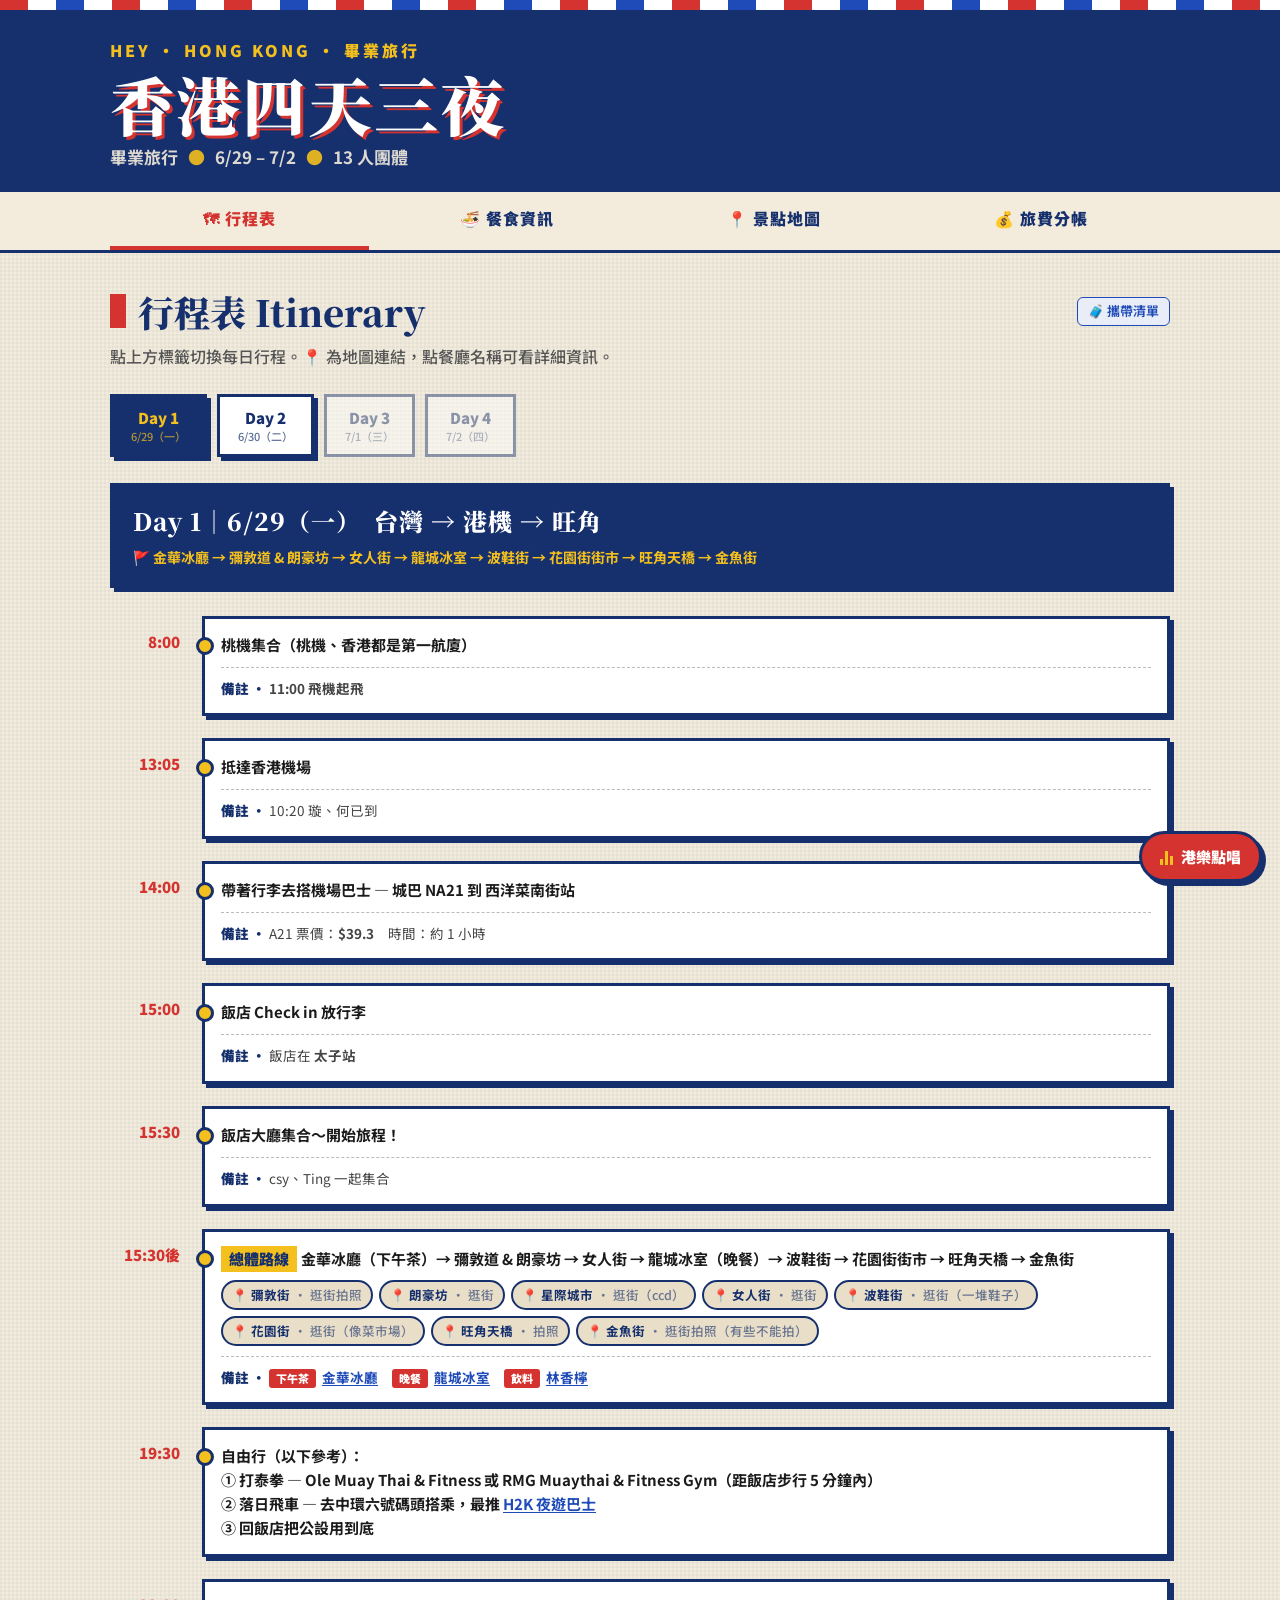
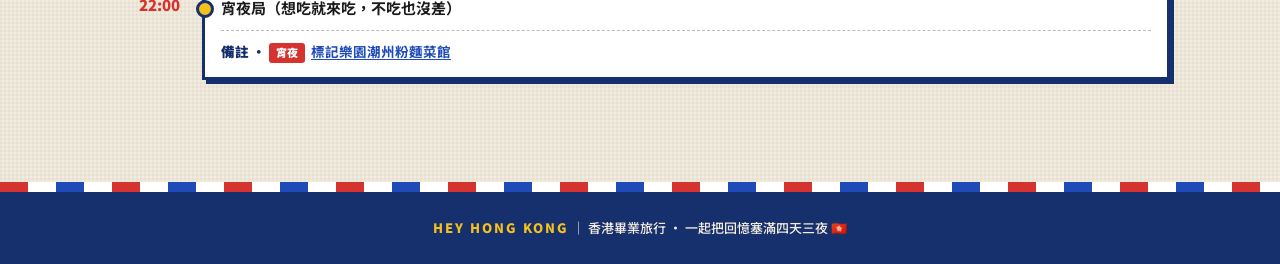
==== commit a3343972: "feat: 行程表標題加入 Notion 攜帶清單連結" ====
--- a/index.html
+++ b/index.html
@@ -26,7 +26,7 @@
   </nav>
 
   <main>
-    <h2 class="section-title">行程表 Itinerary</h2>
+    <h2 class="section-title">行程表 Itinerary <a href="https://www.notion.so/58393f0fdf124d2f9c194d2466a15866" target="_blank" class="sheet-link">🧳 攜帶清單</a></h2>
     <p class="section-desc">點上方標籤切換每日行程。📍 為地圖連結，點餐廳名稱可看詳細資訊。</p>
 
     <div class="day-tabs" id="dayTabs"></div>
--- a/assets/style.css
+++ b/assets/style.css
@@ -98,6 +98,8 @@
 }
 .nav a {
   display: inline-block;
+  flex: 1 1 0;
+  text-align: center;
   padding: 14px 20px;
   font-weight: 900;
   text-decoration: none;
@@ -134,6 +136,20 @@
   display: inline-block;
 }
 .section-desc { color: #555; margin: 0 0 24px; font-weight: 500; }
+.sheet-link {
+  font-family: "Noto Sans TC", sans-serif;
+  font-size: 13px;
+  font-weight: 600;
+  color: var(--navy-2);
+  background: #e8edf8;
+  border: 1.5px solid var(--navy-2);
+  border-radius: 6px;
+  padding: 3px 10px;
+  text-decoration: none;
+  white-space: nowrap;
+  margin-left: auto;
+}
+.sheet-link:hover { background: var(--navy-2); color: #fff; }
 
 /* ===== Day tabs ===== */
 .day-tabs {
@@ -644,6 +660,15 @@
 }
 .split-field input:focus,
 .split-field select:focus { outline: 2px solid var(--yellow); outline-offset: 1px; }
+.split-amount-wrap { display: flex; border: 2px solid var(--navy); background: #fff; }
+.split-amount-wrap input { flex: 1; min-width: 0; border: none; padding: 8px 10px; background: transparent; font-size: 14px; font-family: inherit; color: var(--ink); }
+.split-amount-wrap select { width: 68px; border: none; border-left: 2px solid var(--navy); flex-shrink: 0; padding: 8px 4px; background: transparent; font-size: 14px; font-family: inherit; color: var(--ink); }
+.split-amount-wrap:focus-within { outline: 2px solid var(--yellow); outline-offset: 1px; }
+.split-amount-wrap input:focus, .split-amount-wrap select:focus { outline: none; }
+.split-label-hint { font-weight: 400; font-size: 12px; opacity: 0.6; }
+.split-receipt-wrap { display: flex; align-items: center; gap: 12px; flex-wrap: wrap; }
+.split-receipt-preview { height: 60px; width: auto; max-width: 120px; object-fit: cover; border: 2px solid var(--navy); border-radius: 4px; }
+.split-receipt-thumb { height: 36px; width: auto; max-width: 80px; object-fit: cover; border: 1px solid var(--navy); border-radius: 3px; cursor: pointer; display: block; margin-top: 4px; }
 
 .split-checks {
   display: flex;
@@ -666,6 +691,8 @@
 .split-check-lbl:has(input:checked) { background: var(--cream-2); }
 .split-check-lbl input { accent-color: var(--navy); }
 .split-check-actions { display: flex; gap: 8px; margin-top: 10px; }
+.split-check-lbl input[type="checkbox"] { outline: none; }
+.split-form > .split-field + .split-field { margin-top: 16px; }
 
 .split-preview {
   margin: 14px 0 0;
@@ -722,6 +749,19 @@
 .split-exp-desc { font-weight: 700; font-size: 15px; color: var(--navy); }
 .split-exp-amt  { font-weight: 900; font-size: 15px; color: var(--red); white-space: nowrap; }
 .split-exp-meta { font-size: 12.5px; color: #666; }
+.split-edit-btn {
+  margin-left: 10px;
+  background: none;
+  border: 1.5px solid var(--navy-2);
+  color: var(--navy-2);
+  border-radius: 4px;
+  padding: 1px 8px;
+  font-size: 12px;
+  cursor: pointer;
+  font-family: inherit;
+}
+.split-edit-btn:hover { background: var(--navy-2); color: #fff; }
+
 .split-del-btn {
   margin-left: 10px;
   background: none;
@@ -769,11 +809,46 @@
 }
 .split-empty { color: #999; font-size: 14px; padding: 16px 0; }
 
+.split-modal-overlay {
+  position: fixed;
+  inset: 0;
+  background: rgba(22, 48, 110, 0.55);
+  z-index: 900;
+  display: flex;
+  align-items: flex-start;
+  justify-content: center;
+  padding: 24px 16px 40px;
+  overflow-y: auto;
+}
+.split-modal {
+  background: var(--cream);
+  border: 3px solid var(--navy);
+  border-radius: 4px;
+  padding: 28px 28px 24px;
+  width: 100%;
+  max-width: 640px;
+  position: relative;
+}
+.split-modal-actions {
+  display: flex;
+  gap: 12px;
+  margin-top: 20px;
+  align-items: center;
+}
+.split-modal-cancel {
+  font-size: 14px;
+  padding: 10px 22px;
+}
+
 @media (max-width: 560px) {
   .split-login-box { margin: 24px auto; padding: 24px 16px; }
   .split-form-row  { grid-template-columns: 1fr; }
   .split-settle-row { flex-direction: column; align-items: flex-start; }
   .settle-amt { margin-left: 0; }
+  .split-modal { padding: 20px 16px 18px; }
+  .split-modal-actions { flex-direction: column; }
+  .split-modal-actions .split-submit-btn,
+  .split-modal-actions .split-modal-cancel { width: 100%; text-align: center; }
 }
 
 /* ===== Footer ===== */
@@ -791,7 +866,7 @@
 
 /* ===== 景點地圖 ===== */
 #map {
-  height: clamp(420px, 62vh, 620px);
+  height: clamp(300px, 42vh, 440px);
   border: 3px solid var(--navy);
   box-shadow: var(--shadow);
   margin-bottom: 14px;
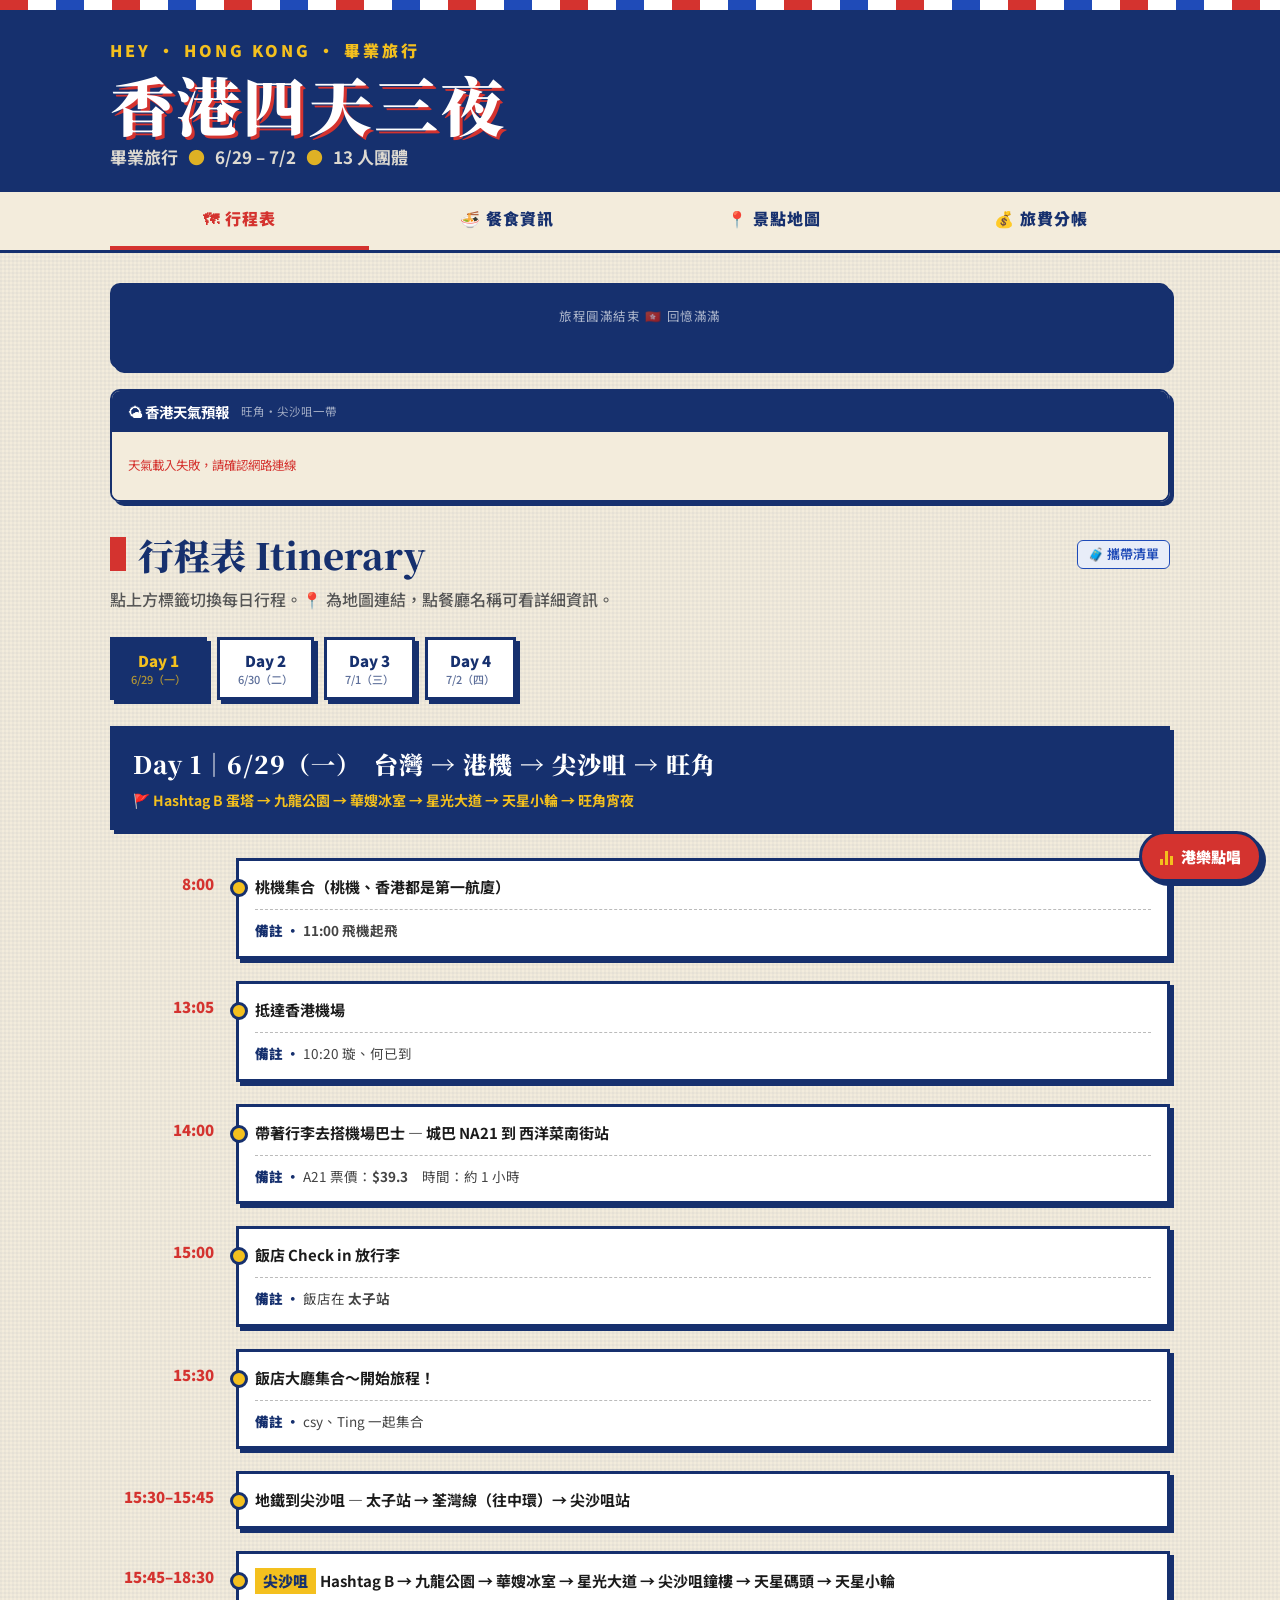
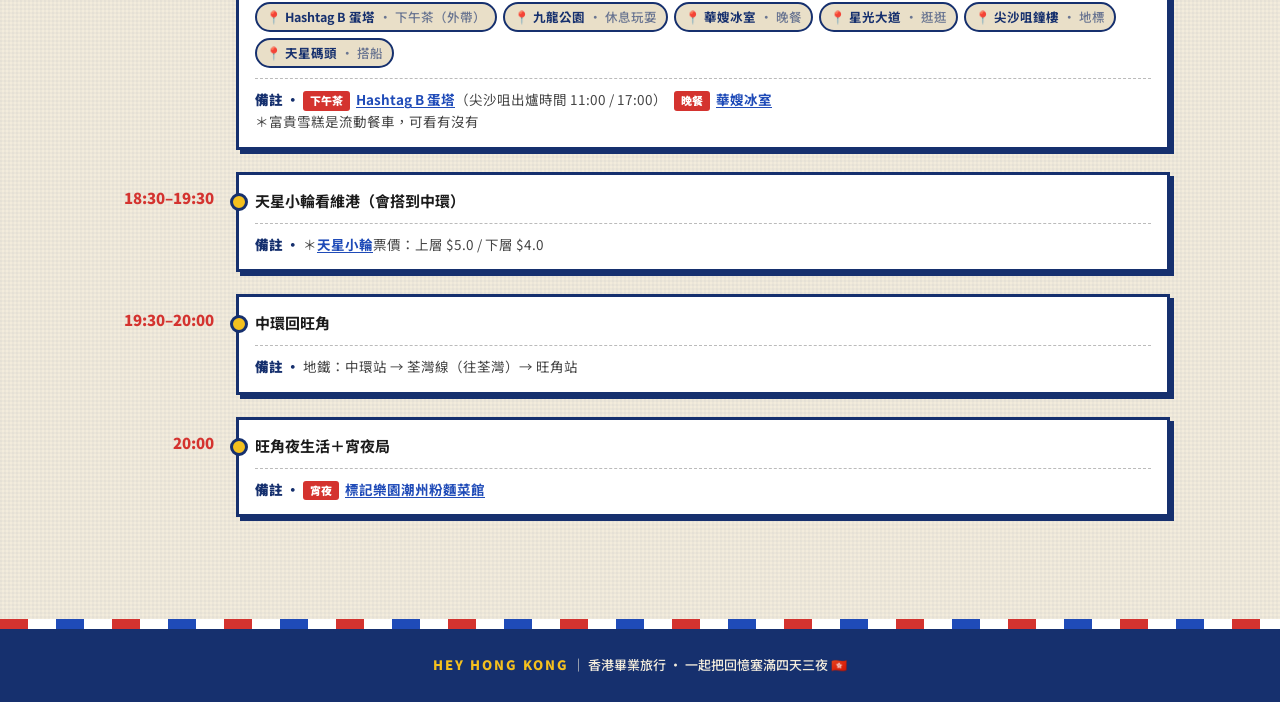
==== commit bb2f459f: "feat: 新增倒數計時器 + 香港天氣預報卡片 - 倒數計時器：海軍藍底黃字，每秒更新，旅程中自動切換為「距回台還有」，結束後顯示紀念文字 - 天氣預報：Open-Meteo 免費 API（無需 K" ====
--- a/index.html
+++ b/index.html
@@ -26,6 +26,34 @@
   </nav>
 
   <main>
+    <!-- 倒數計時器 -->
+    <div class="countdown-section" id="countdownSection">
+      <div class="countdown-heading" id="cdHeading">距離出發還有</div>
+      <div class="countdown-units" id="cdUnits">
+        <div class="cdown-unit"><span class="cdown-num" id="cd-d">--</span><small>天</small></div>
+        <div class="cdown-sep">:</div>
+        <div class="cdown-unit"><span class="cdown-num" id="cd-h">--</span><small>時</small></div>
+        <div class="cdown-sep">:</div>
+        <div class="cdown-unit"><span class="cdown-num" id="cd-m">--</span><small>分</small></div>
+        <div class="cdown-sep">:</div>
+        <div class="cdown-unit"><span class="cdown-num" id="cd-s">--</span><small>秒</small></div>
+      </div>
+      <div class="countdown-footer" id="cdFooter">✈️ 2026年6月29日（一）出發・香港四天三夜</div>
+    </div>
+
+    <!-- 香港天氣預報 -->
+    <div class="weather-section">
+      <div class="weather-header">
+        <span class="weather-title">🌤 香港天氣預報</span>
+        <span class="weather-loc">旺角・尖沙咀一帶</span>
+      </div>
+      <div class="weather-body">
+        <div class="weather-cards" id="weatherCards">
+          <span class="weather-loading">天氣載入中…</span>
+        </div>
+      </div>
+    </div>
+
     <h2 class="section-title">行程表 Itinerary <a href="https://www.notion.so/58393f0fdf124d2f9c194d2466a15866" target="_blank" class="sheet-link">🧳 攜帶清單</a></h2>
     <p class="section-desc">點上方標籤切換每日行程。📍 為地圖連結，點餐廳名稱可看詳細資訊。</p>
 
@@ -41,5 +69,86 @@
   <script src="assets/data.js"></script>
   <script src="assets/app.js"></script>
   <script src="assets/player.js"></script>
+  <script>
+  /* ── 倒數計時器 ── */
+  (function () {
+    const DEPART = new Date('2026-06-29T00:00:00+08:00');
+    const RETURN = new Date('2026-07-02T23:59:59+08:00');
+    function pad(n) { return String(n).padStart(2, '0'); }
+    function tick() {
+      const now = new Date();
+      const heading = document.getElementById('cdHeading');
+      const units   = document.getElementById('cdUnits');
+      const footer  = document.getElementById('cdFooter');
+      if (now > RETURN) {
+        if (heading) heading.textContent = '旅程圓滿結束 🇭🇰 回憶滿滿';
+        if (units)   units.innerHTML = '';
+        if (footer)  footer.style.display = 'none';
+        return;
+      }
+      const target = now >= DEPART ? RETURN : DEPART;
+      if (now >= DEPART && heading) heading.textContent = '旅程進行中 ✈️ 距回台還有';
+      const diff = target - now;
+      const d = Math.floor(diff / 86400000);
+      const h = Math.floor((diff % 86400000) / 3600000);
+      const m = Math.floor((diff % 3600000) / 60000);
+      const s = Math.floor((diff % 60000) / 1000);
+      document.getElementById('cd-d').textContent = pad(d);
+      document.getElementById('cd-h').textContent = pad(h);
+      document.getElementById('cd-m').textContent = pad(m);
+      document.getElementById('cd-s').textContent = pad(s);
+    }
+    tick();
+    setInterval(tick, 1000);
+  })();
+
+  /* ── 天氣預報（Open-Meteo，免費無需 API Key）── */
+  (function () {
+    const WMO = {
+      0:'☀️', 1:'🌤️', 2:'⛅', 3:'☁️',
+      45:'🌫️', 48:'🌫️',
+      51:'🌦️', 53:'🌦️', 55:'🌧️',
+      61:'🌧️', 63:'🌧️', 65:'🌧️',
+      71:'❄️', 73:'❄️', 75:'❄️', 77:'🌨️',
+      80:'🌦️', 81:'🌦️', 82:'⛈️',
+      85:'❄️', 86:'❄️', 95:'⛈️', 96:'⛈️', 99:'⛈️'
+    };
+    const DAYS = ['日','一','二','三','四','五','六'];
+    const TRIP = new Set(['2026-06-29','2026-06-30','2026-07-01','2026-07-02']);
+    const url  = 'https://api.open-meteo.com/v1/forecast'
+      + '?latitude=22.3193&longitude=114.1694'
+      + '&daily=weathercode,temperature_2m_max,temperature_2m_min,precipitation_probability_max'
+      + '&timezone=Asia%2FHong_Kong&forecast_days=7';
+
+    fetch(url).then(r => r.json()).then(data => {
+      const { time, weathercode, temperature_2m_max, temperature_2m_min, precipitation_probability_max } = data.daily;
+      const todayStr = new Date().toLocaleDateString('sv', { timeZone: 'Asia/Hong_Kong' });
+      const container = document.getElementById('weatherCards');
+      container.innerHTML = '';
+      time.forEach((dateStr, i) => {
+        const d        = new Date(dateStr + 'T12:00:00+08:00');
+        const dayLabel = DAYS[d.getDay()];
+        const dateLabel = `${d.getMonth() + 1}/${d.getDate()}`;
+        const isToday  = dateStr === todayStr;
+        const isTrip   = TRIP.has(dateStr);
+        const icon     = WMO[weathercode[i]] || '🌡️';
+        const hi       = Math.round(temperature_2m_max[i]);
+        const lo       = Math.round(temperature_2m_min[i]);
+        const rain     = precipitation_probability_max[i];
+        const card     = document.createElement('div');
+        card.className = 'weather-card' + (isToday ? ' today' : '') + (isTrip ? ' trip-day' : '');
+        card.innerHTML = `
+          <div class="wc-day">${isToday ? '今天' : '週' + dayLabel}${isTrip ? '✈️' : ''}</div>
+          <div class="wc-date">${dateLabel}</div>
+          <div class="wc-icon">${icon}</div>
+          <div class="wc-temp"><span class="hi">${hi}°</span>/<span class="lo">${lo}°</span></div>
+          <div class="wc-rain">💧${rain}%</div>`;
+        container.appendChild(card);
+      });
+    }).catch(() => {
+      document.getElementById('weatherCards').innerHTML = '<span class="weather-error">天氣載入失敗，請確認網路連線</span>';
+    });
+  })();
+  </script>
 </body>
 </html>
--- a/assets/style.css
+++ b/assets/style.css
@@ -174,6 +174,8 @@
 .day-tab:hover { transform: translate(-1px,-1px); }
 .day-tab.active { background: var(--navy); color: var(--yellow); }
 .day-tab:disabled { opacity: .45; cursor: not-allowed; box-shadow: none; }
+.day-tab.exchange-tab { border-color: #2e8b57; color: #2e8b57; }
+.day-tab.exchange-tab.active { background: #2e8b57; color: #fff; }
 
 /* ===== Day panel ===== */
 .day-panel { display: none; }
@@ -206,7 +208,7 @@
 .timeline { position: relative; margin: 28px 0 0; padding-left: 0; }
 .t-item {
   display: grid;
-  grid-template-columns: 74px 1fr;
+  grid-template-columns: 108px 1fr;
   gap: 18px;
   position: relative;
   padding-bottom: 22px;
@@ -627,6 +629,7 @@
   background: #fff;
 }
 .split-rate-note { font-size: 12px; font-weight: 500; color: #777; }
+.rate-source { font-size: 11px; font-weight: 400; color: #999; margin-left: 2px; }
 
 .split-form {
   background: #fff;
@@ -851,6 +854,112 @@
   .split-modal-actions .split-modal-cancel { width: 100%; text-align: center; }
 }
 
+/* ===== 倒數計時器 ===== */
+.countdown-section {
+  background: var(--navy);
+  border-radius: 10px;
+  padding: 1.5rem 1rem 1.25rem;
+  text-align: center;
+  margin-bottom: 1.25rem;
+  box-shadow: var(--shadow);
+}
+.countdown-heading {
+  font-family: 'Noto Sans TC', sans-serif;
+  font-size: 0.78rem;
+  letter-spacing: 0.12em;
+  color: rgba(255,255,255,0.65);
+  margin-bottom: 0.7rem;
+  text-transform: uppercase;
+}
+.countdown-units {
+  display: flex;
+  justify-content: center;
+  align-items: flex-end;
+  gap: 0.4rem;
+  margin-bottom: 0.7rem;
+}
+.cdown-unit { text-align: center; }
+.cdown-num {
+  display: block;
+  font-family: 'Noto Serif TC', serif;
+  font-size: 3rem;
+  font-weight: 900;
+  color: var(--yellow);
+  line-height: 1;
+}
+.cdown-unit small {
+  display: block;
+  font-size: 0.65rem;
+  color: rgba(255,255,255,0.6);
+  margin-top: 3px;
+  letter-spacing: 0.05em;
+}
+.cdown-sep {
+  font-size: 2.4rem;
+  font-weight: 900;
+  color: var(--red);
+  line-height: 1.05;
+  padding-bottom: 0.2rem;
+}
+.countdown-footer {
+  font-family: 'Noto Sans TC', sans-serif;
+  font-size: 0.75rem;
+  color: rgba(255,255,255,0.5);
+}
+
+/* ===== 天氣預報 ===== */
+.weather-section {
+  border: 2.5px solid var(--navy);
+  border-radius: 10px;
+  overflow: hidden;
+  margin-bottom: 1.5rem;
+  box-shadow: var(--shadow);
+}
+.weather-header {
+  background: var(--navy);
+  color: #fff;
+  padding: 0.55rem 1rem;
+  display: flex;
+  align-items: center;
+  gap: 0.75rem;
+}
+.weather-title { font-weight: 700; font-size: 0.9rem; }
+.weather-loc   { font-size: 0.72rem; opacity: 0.6; }
+.weather-body  { padding: 0.75rem; background: var(--cream); overflow-x: auto; }
+.weather-cards {
+  display: flex;
+  gap: 0.55rem;
+  min-width: max-content;
+}
+.weather-card {
+  flex: 0 0 70px;
+  background: #fff;
+  border: 1.5px solid #d8cdb8;
+  border-radius: 8px;
+  padding: 0.5rem 0.3rem;
+  text-align: center;
+  font-family: 'Noto Sans TC', sans-serif;
+  transition: transform 0.15s;
+}
+.weather-card:hover { transform: translateY(-2px); }
+.weather-card.today    { border-color: var(--red); background: #fff5f5; }
+.weather-card.trip-day { border-color: var(--navy); background: #eef2ff; }
+.wc-day  { font-size: 0.62rem; color: #888; margin-bottom: 1px; }
+.wc-date { font-size: 0.68rem; font-weight: 700; color: var(--navy); margin-bottom: 4px; }
+.wc-icon { font-size: 1.75rem; line-height: 1; margin-bottom: 4px; }
+.wc-temp { font-size: 0.62rem; }
+.wc-temp .hi { color: var(--red); font-weight: 700; }
+.wc-temp .lo { color: #777; }
+.wc-rain { font-size: 0.58rem; color: #4a90c4; margin-top: 3px; }
+.weather-loading { font-size: 0.82rem; color: #888; padding: 0.75rem 0.25rem; }
+.weather-error   { font-size: 0.78rem; color: var(--red); padding: 0.75rem 0.25rem; }
+
+@media (max-width: 560px) {
+  .cdown-num { font-size: 2.25rem; }
+  .cdown-sep { font-size: 1.9rem; }
+  .countdown-section { padding: 1.2rem 0.75rem 1rem; }
+}
+
 /* ===== Footer ===== */
 .site-footer {
   background: var(--navy); color: var(--cream);
@@ -859,7 +968,7 @@
 .site-footer .hk { color: var(--yellow); font-weight: 900; letter-spacing: 2px; }
 
 @media (max-width: 560px) {
-  .t-item { grid-template-columns: 48px 1fr; gap: 14px; }
+  .t-item { grid-template-columns: 88px 1fr; gap: 12px; }
   .t-time { font-size: 13px; }
   .t-body::before { left: -9px; }
 }
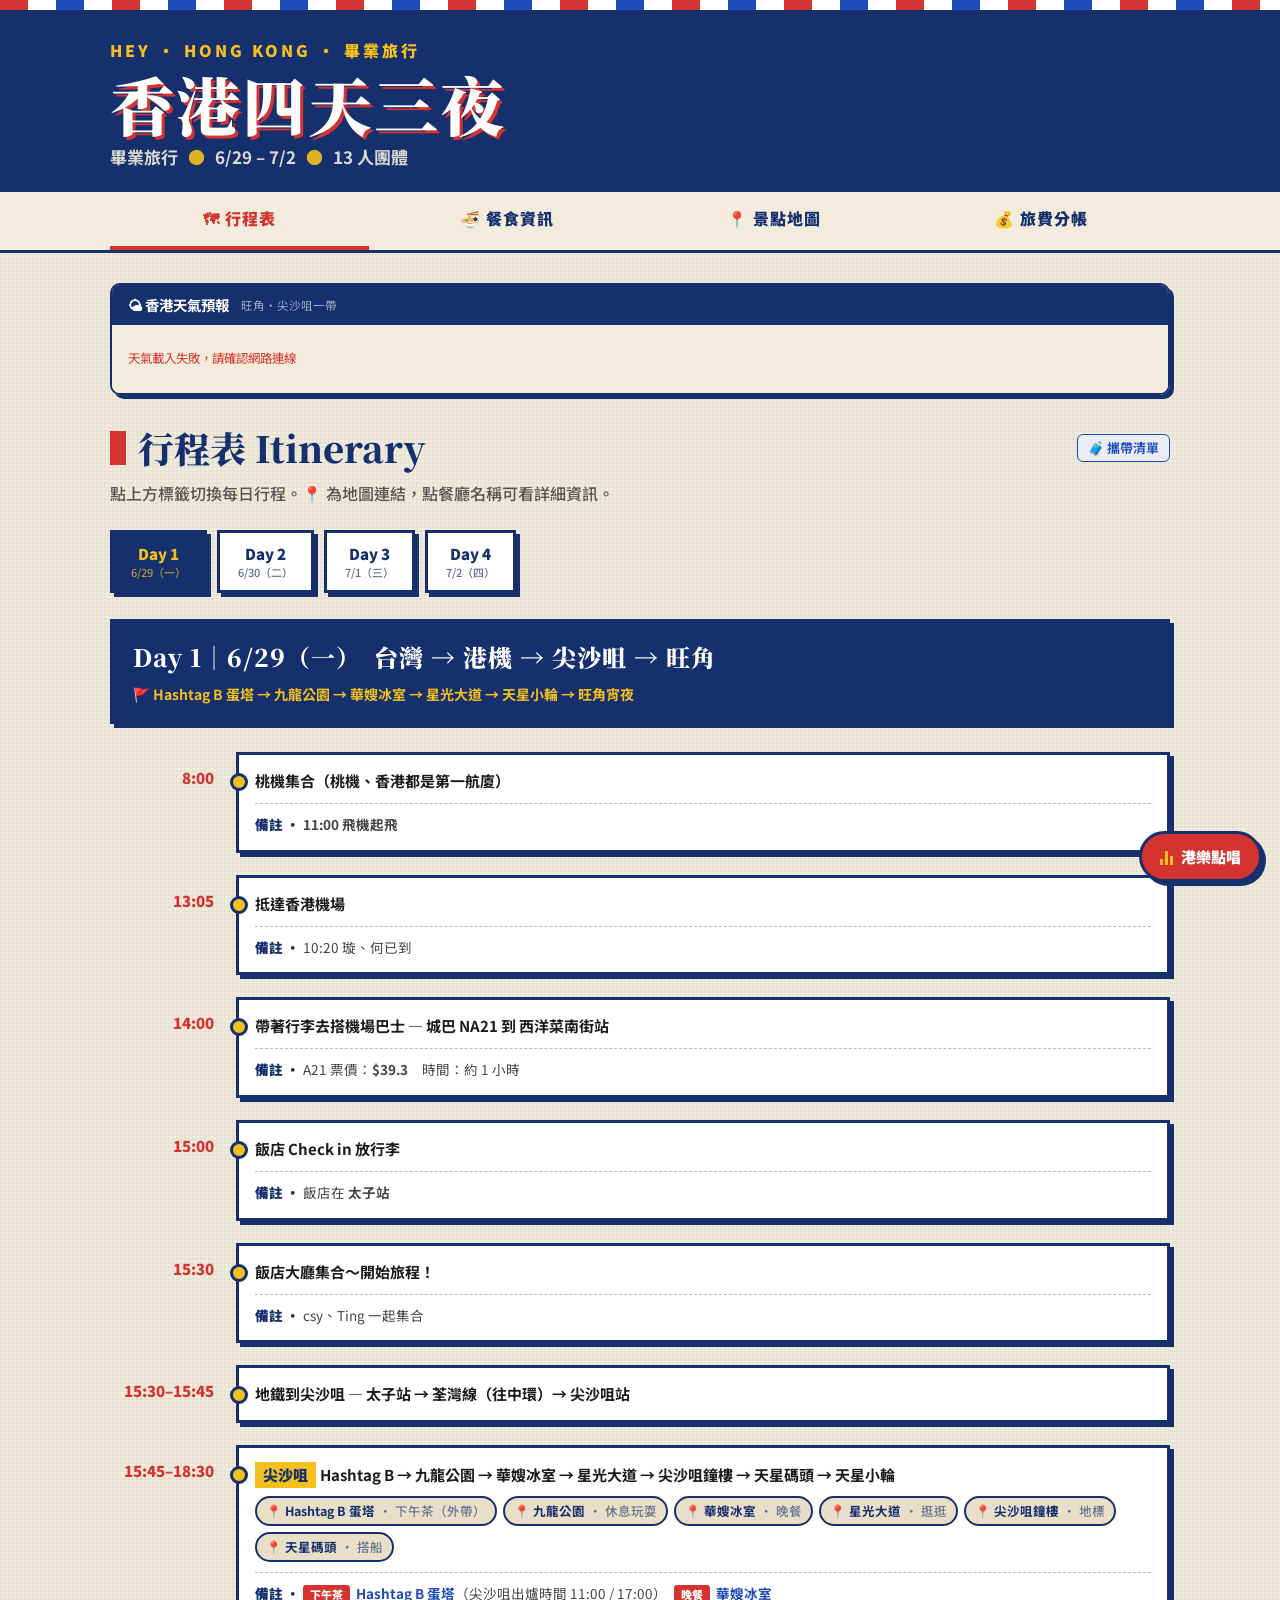
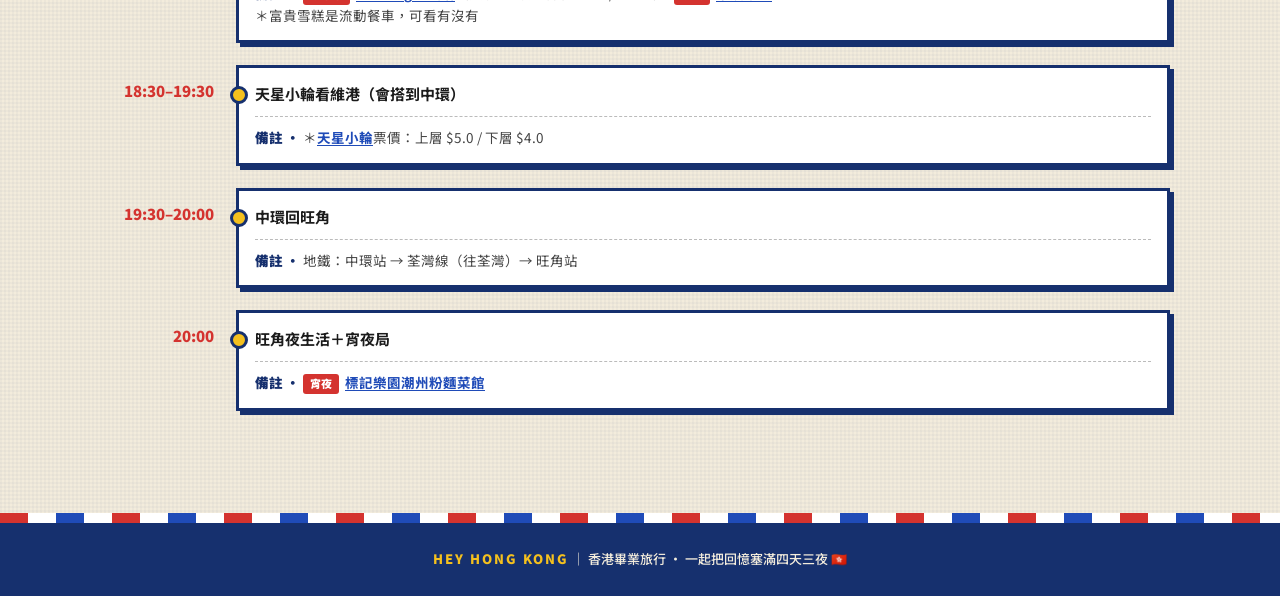
==== commit ffeee181: "feat: 餐廳天數篩選 + 移除倒數計時器 + 清理說明文字 - food.html：新增 Day 1–4 天數篩選列（人數 × 天數 AND 邏輯） - data.js：全部 21 家餐廳加入 d" ====
--- a/index.html
+++ b/index.html
@@ -26,21 +26,6 @@
   </nav>
 
   <main>
-    <!-- 倒數計時器 -->
-    <div class="countdown-section" id="countdownSection">
-      <div class="countdown-heading" id="cdHeading">距離出發還有</div>
-      <div class="countdown-units" id="cdUnits">
-        <div class="cdown-unit"><span class="cdown-num" id="cd-d">--</span><small>天</small></div>
-        <div class="cdown-sep">:</div>
-        <div class="cdown-unit"><span class="cdown-num" id="cd-h">--</span><small>時</small></div>
-        <div class="cdown-sep">:</div>
-        <div class="cdown-unit"><span class="cdown-num" id="cd-m">--</span><small>分</small></div>
-        <div class="cdown-sep">:</div>
-        <div class="cdown-unit"><span class="cdown-num" id="cd-s">--</span><small>秒</small></div>
-      </div>
-      <div class="countdown-footer" id="cdFooter">✈️ 2026年6月29日（一）出發・香港四天三夜</div>
-    </div>
-
     <!-- 香港天氣預報 -->
     <div class="weather-section">
       <div class="weather-header">
@@ -70,38 +55,6 @@
   <script src="assets/app.js"></script>
   <script src="assets/player.js"></script>
   <script>
-  /* ── 倒數計時器 ── */
-  (function () {
-    const DEPART = new Date('2026-06-29T00:00:00+08:00');
-    const RETURN = new Date('2026-07-02T23:59:59+08:00');
-    function pad(n) { return String(n).padStart(2, '0'); }
-    function tick() {
-      const now = new Date();
-      const heading = document.getElementById('cdHeading');
-      const units   = document.getElementById('cdUnits');
-      const footer  = document.getElementById('cdFooter');
-      if (now > RETURN) {
-        if (heading) heading.textContent = '旅程圓滿結束 🇭🇰 回憶滿滿';
-        if (units)   units.innerHTML = '';
-        if (footer)  footer.style.display = 'none';
-        return;
-      }
-      const target = now >= DEPART ? RETURN : DEPART;
-      if (now >= DEPART && heading) heading.textContent = '旅程進行中 ✈️ 距回台還有';
-      const diff = target - now;
-      const d = Math.floor(diff / 86400000);
-      const h = Math.floor((diff % 86400000) / 3600000);
-      const m = Math.floor((diff % 3600000) / 60000);
-      const s = Math.floor((diff % 60000) / 1000);
-      document.getElementById('cd-d').textContent = pad(d);
-      document.getElementById('cd-h').textContent = pad(h);
-      document.getElementById('cd-m').textContent = pad(m);
-      document.getElementById('cd-s').textContent = pad(s);
-    }
-    tick();
-    setInterval(tick, 1000);
-  })();
-
   /* ── 天氣預報（Open-Meteo，免費無需 API Key）── */
   (function () {
     const WMO = {
--- a/assets/style.css
+++ b/assets/style.css
@@ -299,16 +299,34 @@
 
 /* ===== Food cards ===== */
 .food-controls {
-  display: flex; gap: 10px; flex-wrap: wrap; margin-bottom: 24px; align-items: center;
-}
-.food-controls .lbl { font-weight: 900; color: var(--navy); }
+  display: flex;
+  flex-direction: column;
+  gap: 10px;
+  margin-bottom: 24px;
+}
+.filter-row {
+  display: flex;
+  flex-wrap: wrap;
+  align-items: center;
+  gap: 8px;
+}
+.filter-row .lbl { font-weight: 900; color: var(--navy); min-width: 36px; }
 .filter-btn {
   border: 3px solid var(--navy);
   background: #fff; color: var(--navy);
   font-weight: 900; font-size: 13px;
-  padding: 7px 14px; cursor: pointer; font-family: inherit;
+  padding: 6px 14px; cursor: pointer; font-family: inherit;
+  line-height: 1.3;
+}
+.filter-btn small {
+  display: block;
+  font-size: 10px;
+  font-weight: 500;
+  opacity: 0.75;
+  line-height: 1.2;
 }
 .filter-btn.active { background: var(--red); color: #fff; border-color: var(--red); }
+.filter-btn.active small { opacity: 0.9; }
 
 .food-grid {
   display: grid;
@@ -968,8 +986,8 @@
 .site-footer .hk { color: var(--yellow); font-weight: 900; letter-spacing: 2px; }
 
 @media (max-width: 560px) {
-  .t-item { grid-template-columns: 88px 1fr; gap: 12px; }
-  .t-time { font-size: 13px; }
+  .t-item { grid-template-columns: 100px 1fr; gap: 10px; }
+  .t-time { font-size: 12px; text-align: left; padding-right: 0; }
   .t-body::before { left: -9px; }
 }
 
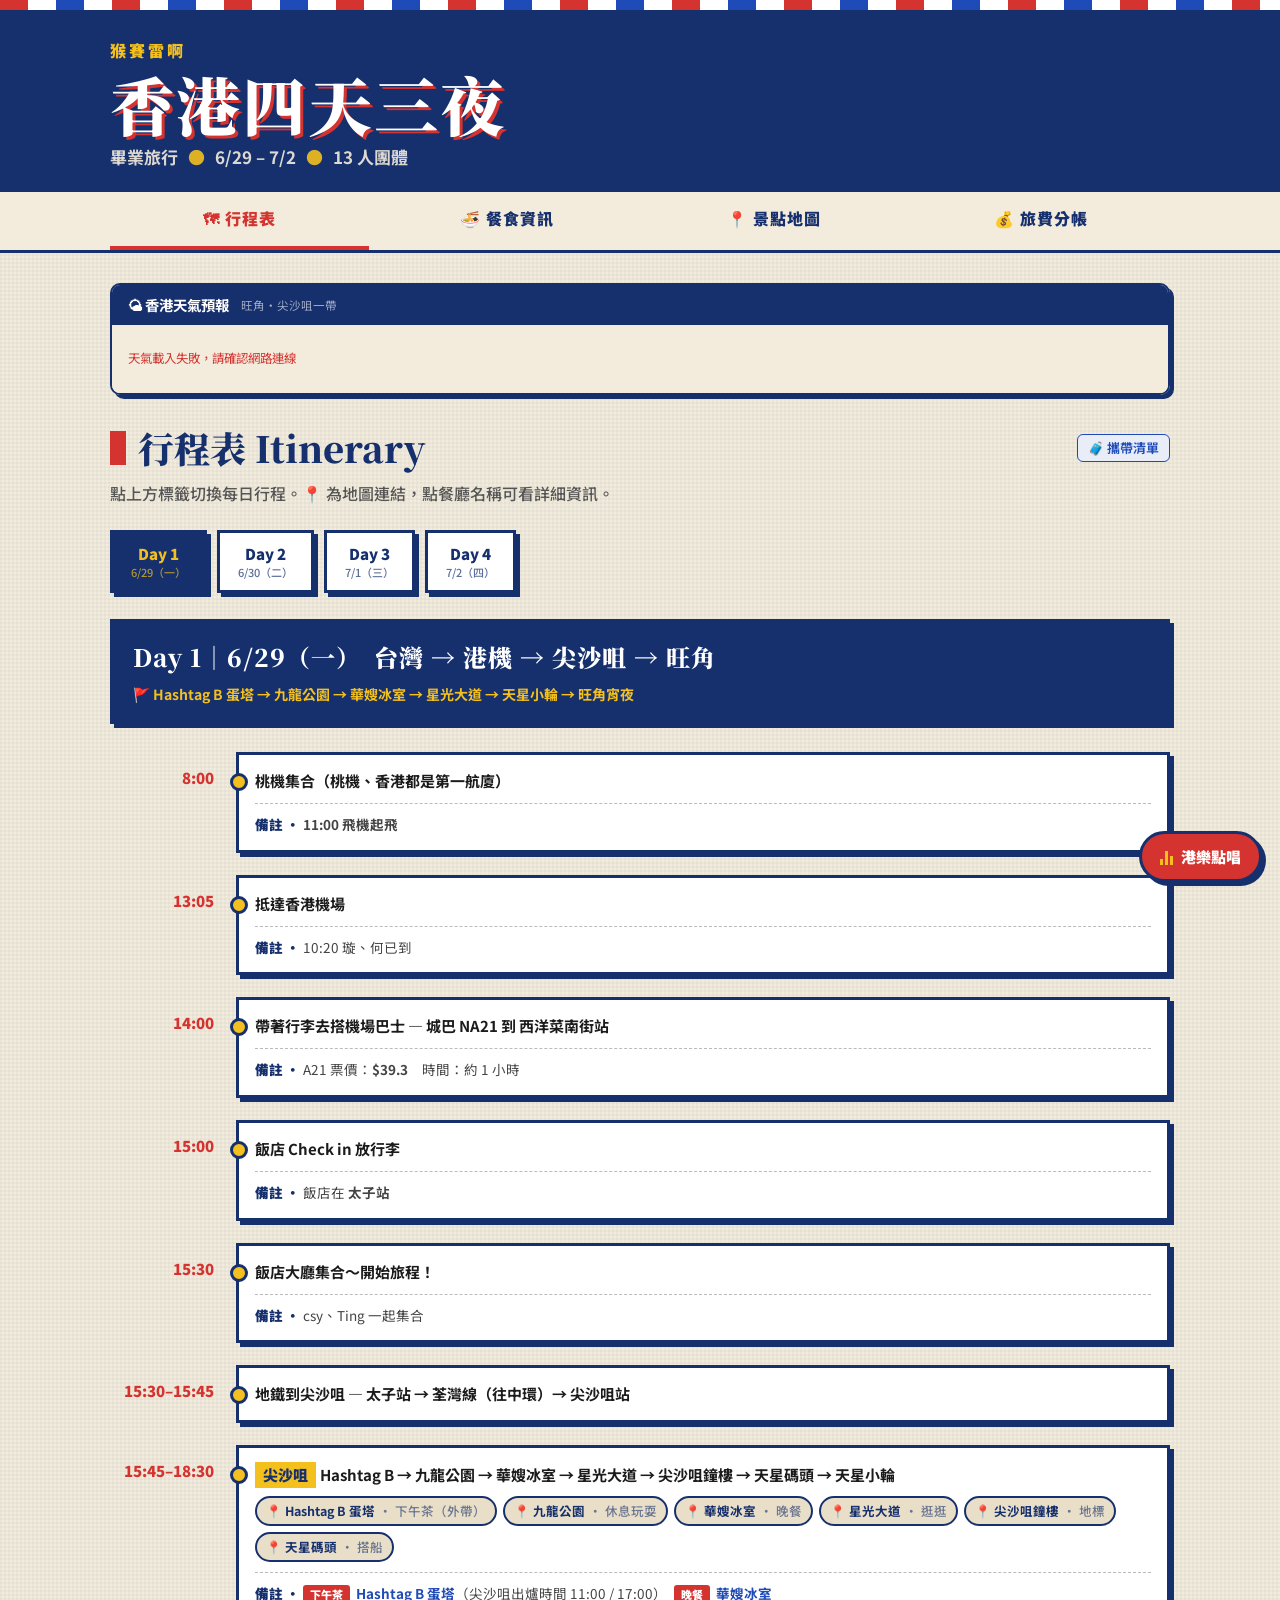
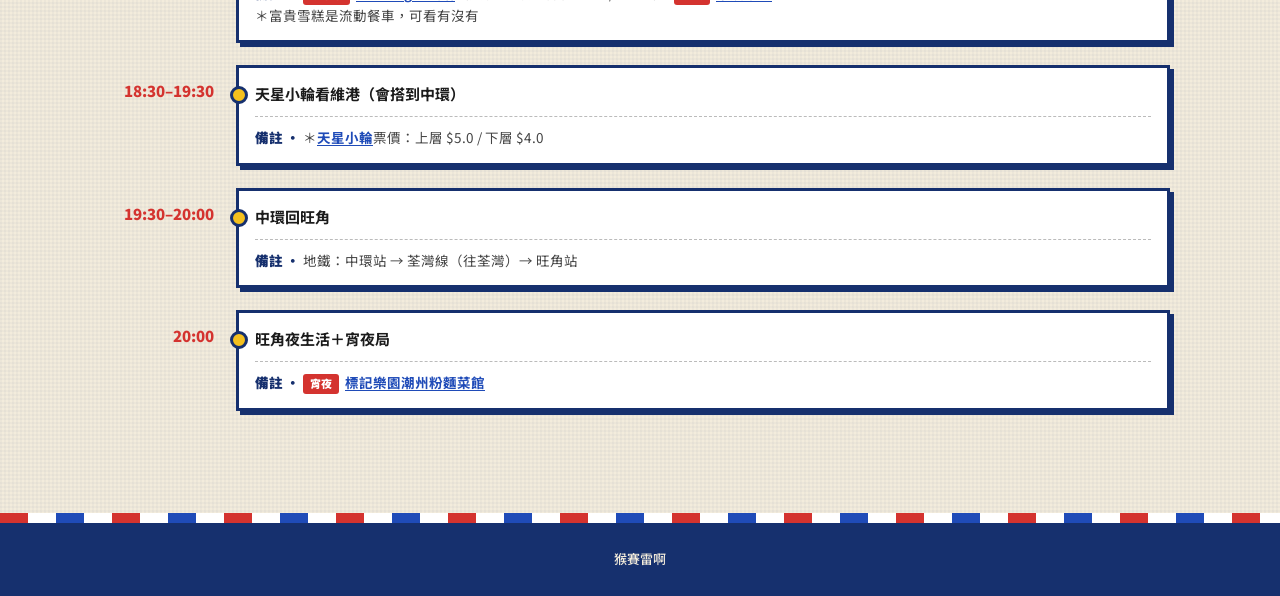
==== commit b17e0b9b: "chore: 全站 header subtitle 與 footer 文字改為「猴賽雷啊」 Co-Authored-By: Claude Sonnet 4.6 <noreply@anthropic.c" ====
--- a/index.html
+++ b/index.html
@@ -10,7 +10,7 @@
   <div class="stripe-bar"></div>
   <header class="site-header">
     <div class="header-inner">
-      <span class="hey">HEY · HONG KONG · 畢業旅行</span>
+      <span class="hey">猴賽雷啊</span>
       <h1 class="site-title">香港四天三夜</h1>
       <span class="site-sub">畢業旅行 <span class="dot">●</span> 6/29 – 7/2 <span class="dot">●</span> 13 人團體</span>
     </div>
@@ -48,7 +48,7 @@
 
   <div class="stripe-bar"></div>
   <footer class="site-footer">
-    <span class="hk">HEY HONG KONG</span> ｜ 香港畢業旅行 · 一起把回憶塞滿四天三夜 🇭🇰
+    猴賽雷啊
   </footer>
 
   <script src="assets/data.js"></script>
--- a/assets/style.css
+++ b/assets/style.css
@@ -998,6 +998,10 @@
   box-shadow: var(--shadow);
   margin-bottom: 14px;
 }
+
+@media (max-width: 560px) {
+  #map { height: 240px; }
+}
 .map-legend {
   display: flex;
   gap: 20px;
